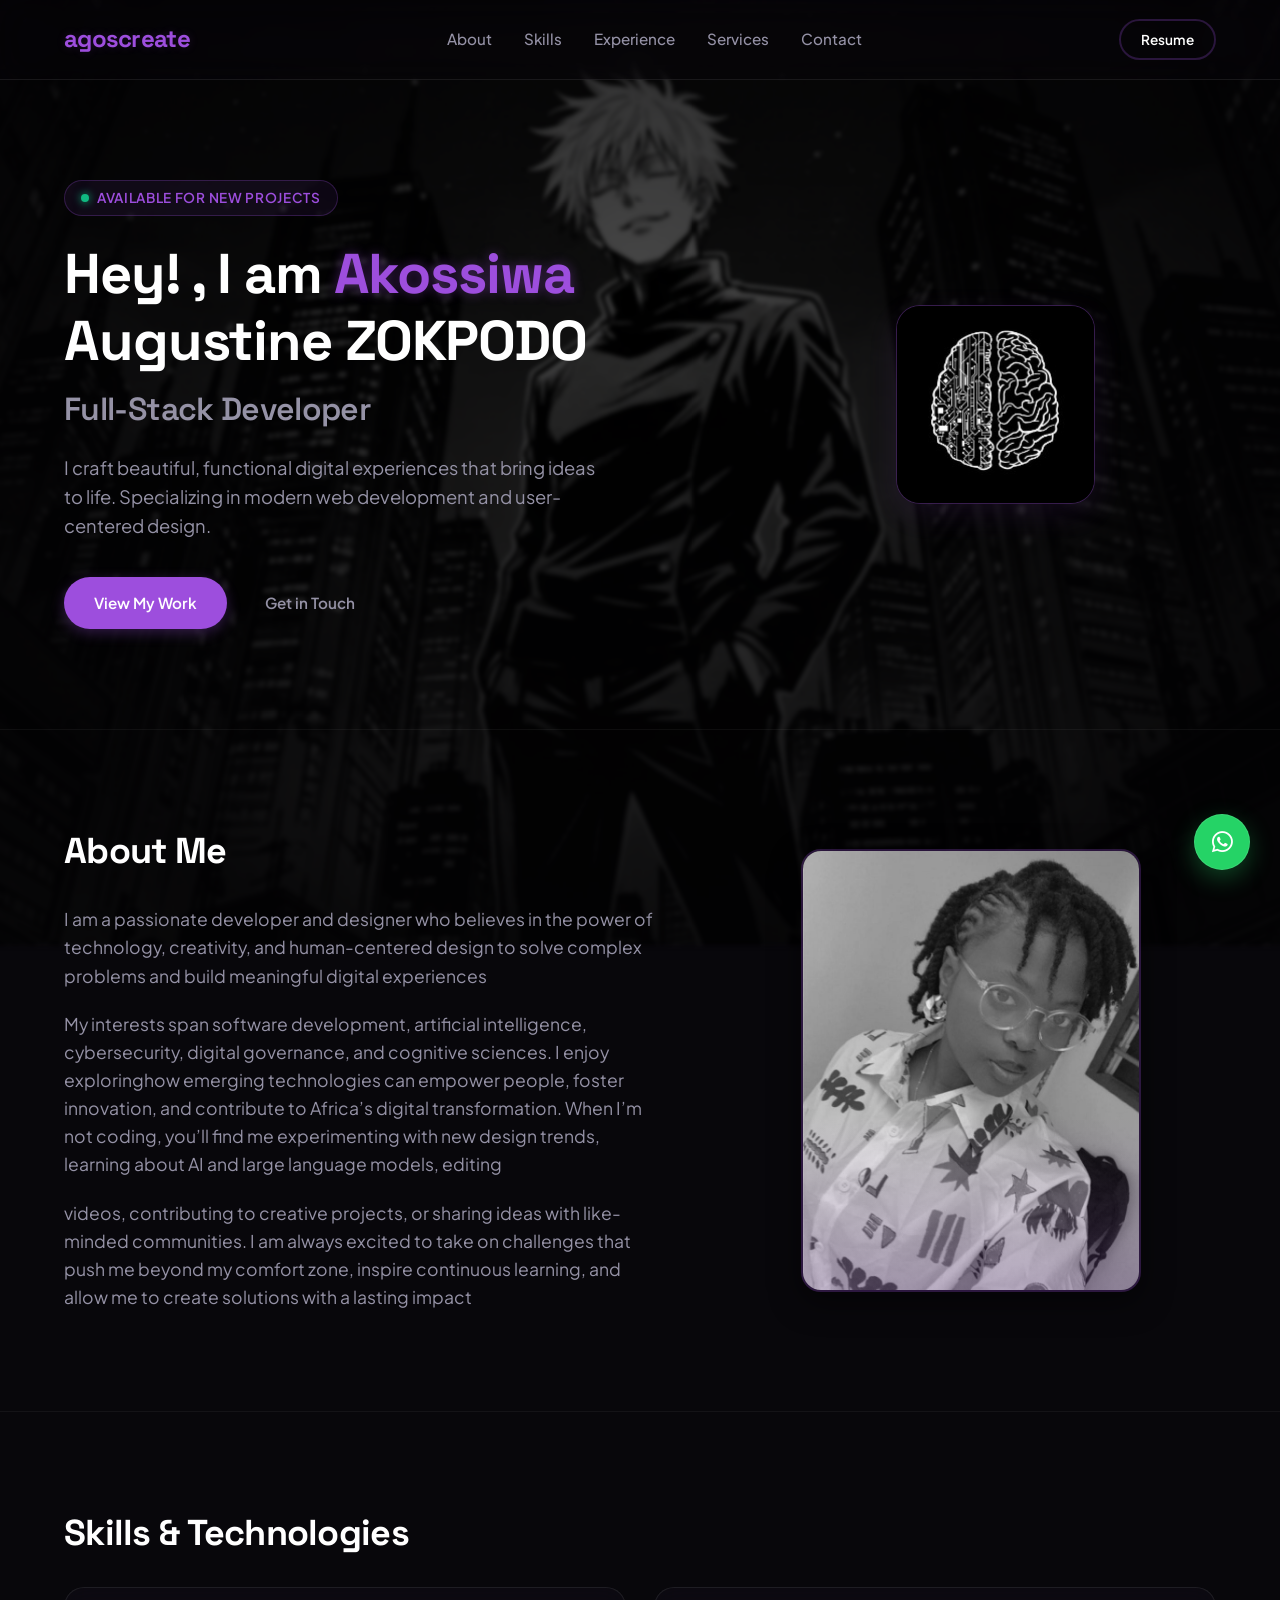
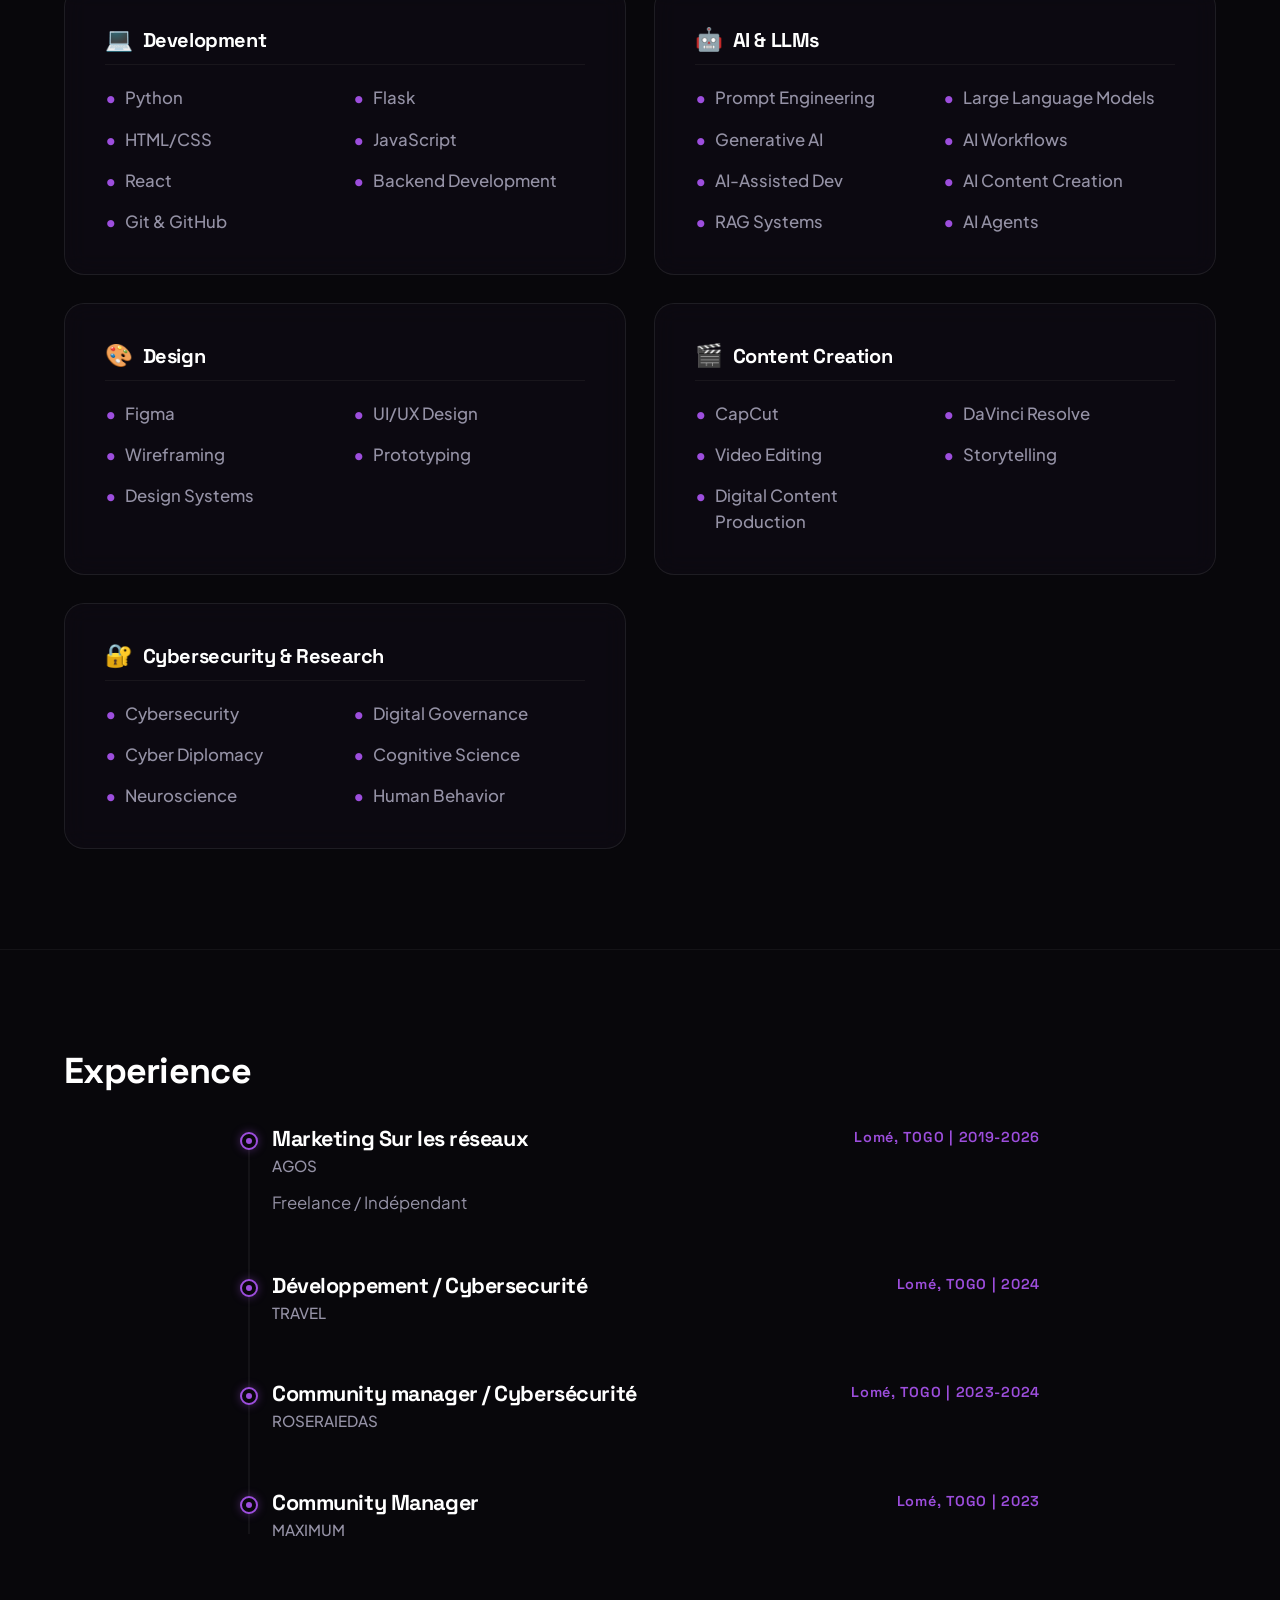
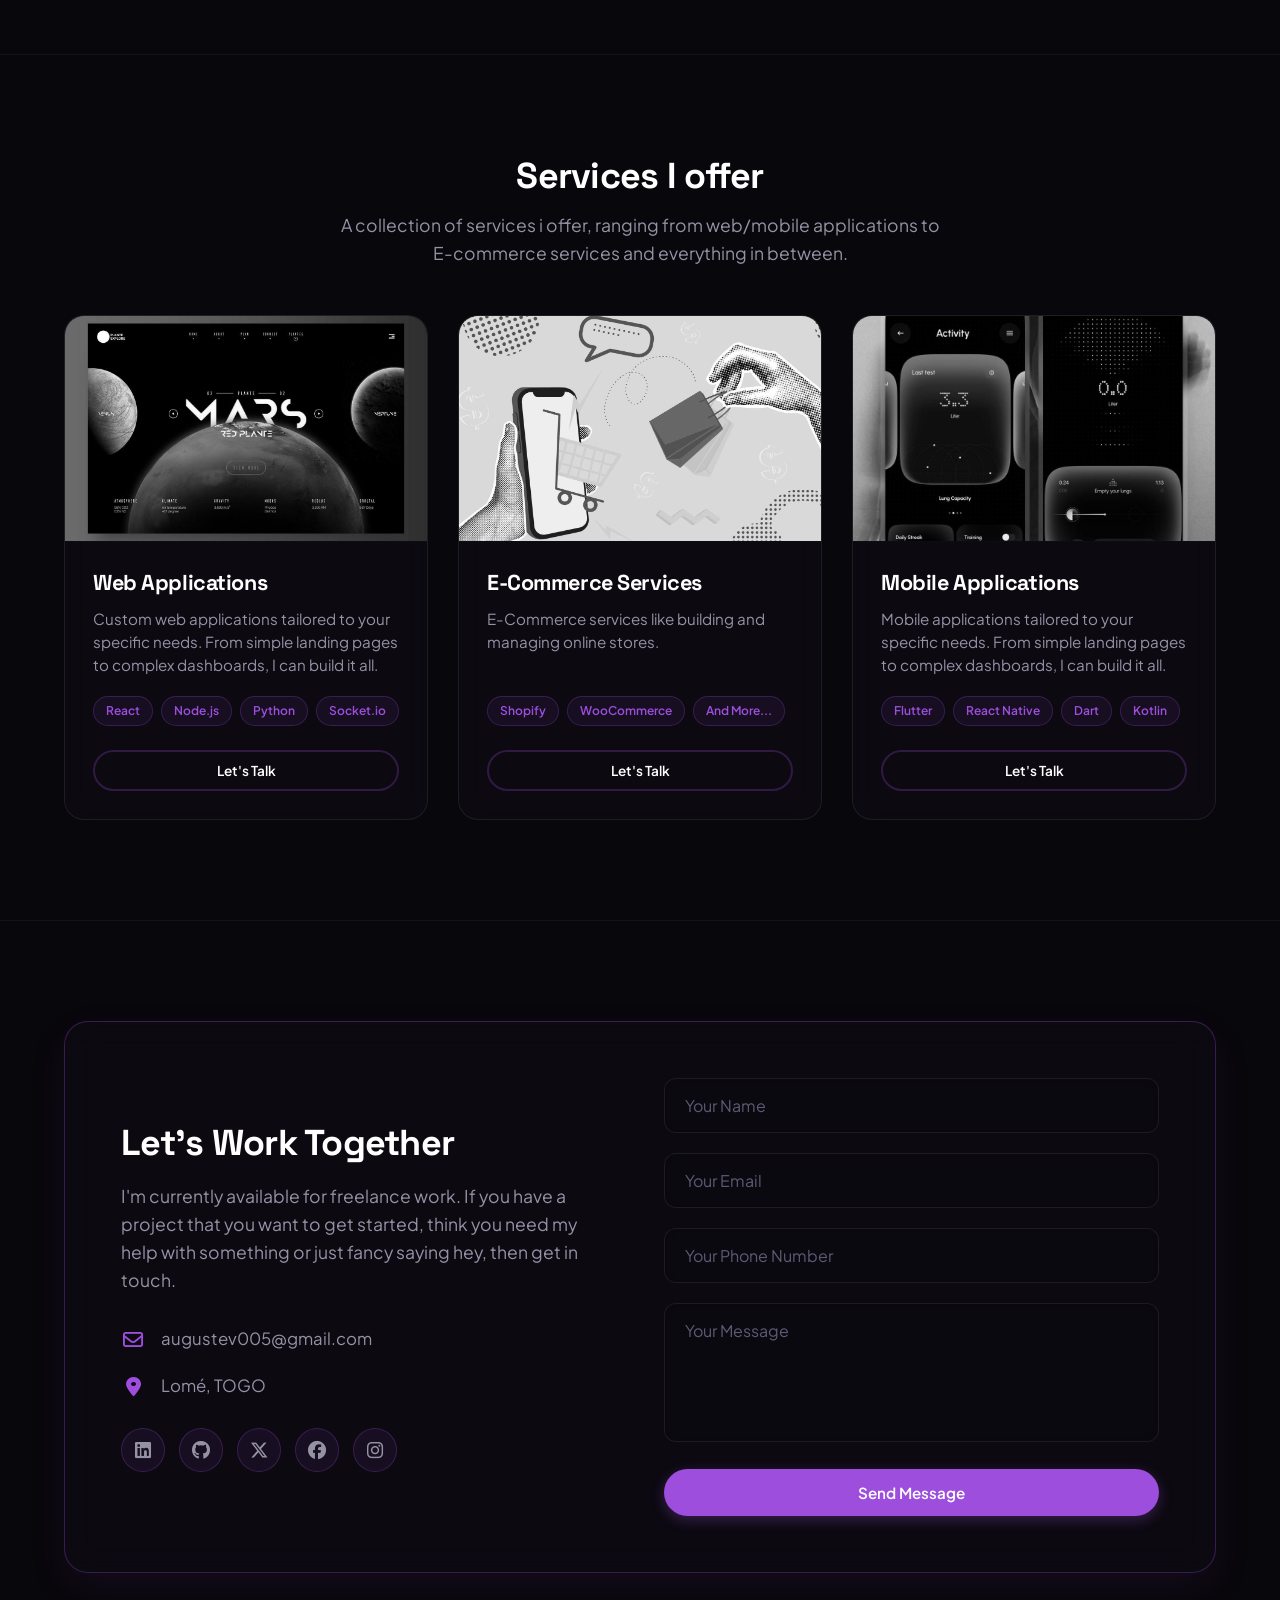
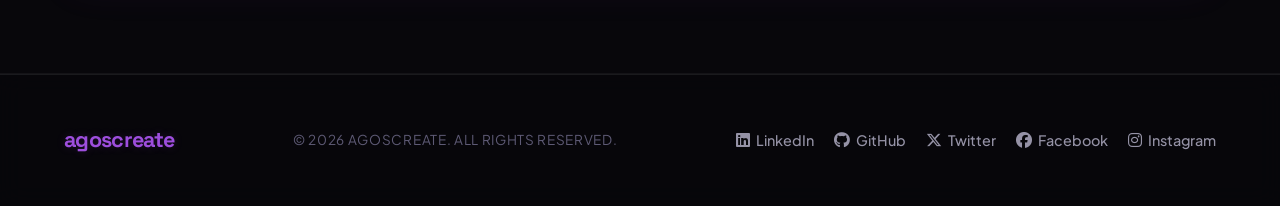
==== index.html @ 151fdc96 "Deploy to GitHub Pages" ====
<!DOCTYPE html>
<html lang="en">

<head>
    <meta charset="UTF-8">
    <meta name="viewport" content="width=device-width, initial-scale=1.0">
    <title>Akosssiwa | Full-Stack Developer & Designer</title>
    <meta name="description"
        content="Portfolio of Riya, a Full-Stack Developer specializing in modern web development and user-centered design.">
    <!-- Google Fonts -->
    <link rel="preconnect" href="https://fonts.googleapis.com">
    <link rel="preconnect" href="https://fonts.gstatic.com" crossorigin>
    <link
        href="https://fonts.googleapis.com/css2?family=Plus+Jakarta+Sans:wght@300;400;500;600;700;800&family=Space+Grotesk:wght@400;500;600;700&display=swap"
        rel="stylesheet">
    <!-- FontAwesome Icons for Contacts -->
    <link rel="stylesheet" href="https://cdnjs.cloudflare.com/ajax/libs/font-awesome/6.4.2/css/all.min.css">
    <!-- Custom Stylesheet -->
    <link rel="stylesheet" href="/static/css/style.css">
    <!-- Favicon -->
    <link rel="icon" type="image/png" href="/static/images/mon_logo_AGOS.png">
</head>

<body>

    <!-- Header / Navigation -->
    <header class="navbar">
        <div class="container nav-container">
            <a href="#" class="logo">agoscreate</a>
            <nav class="nav-menu">
                <a href="#about" class="nav-link">About</a>
                <a href="#skills" class="nav-link">Skills</a>
                <a href="#experience" class="nav-link">Experience</a>
                <a href="#services" class="nav-link">Services</a>
                <a href="#contact" class="nav-link">Contact</a>
            </nav>
            <div class="nav-right">
                <a href="#" class="btn btn-outline btn-sm">Resume</a>
            </div>
            <!-- Mobile Menu Toggle -->
            <button class="mobile-toggle" aria-label="Toggle navigation">
                <span></span>
                <span></span>
                <span></span>
            </button>
        </div>
    </header>

    <!-- Main Content -->
    <main>

        <!-- Hero Section -->
        <section class="hero-section">
            <div class="container hero-container">
                <div class="hero-content">
                    <div class="status-badge">
                        <span class="badge-dot"></span>
                        <span class="badge-text">Available for New Projects</span>
                    </div>
                    <h1 class="hero-title">
                        Hey! , I am <span class="text-glow-purple">Akossiwa</span> Augustine ZOKPODO
                    </h1>
                    <h2 class="hero-subtitle">Full-Stack Developer</h2>
                    <p class="hero-desc">
                        I craft beautiful, functional digital experiences that bring ideas to life. Specializing in
                        modern web development and user-centered design.
                    </p>
                    <div class="hero-actions">
                        <a href="#services" class="btn btn-primary">View My Work</a>
                        <a href="#contact" class="btn btn-text">Get in Touch</a>
                    </div>
                </div>
                <div class="hero-image-wrapper">
                    <div class="mascot-container">
                        <img src="/static/images/brain01.jpg" alt="Mascot Logo"
                            class="mascot-img">
                    </div>
                </div>
            </div>
        </section>

        <!-- About Me Section -->
        <section id="about" class="about-section">
            <div class="container about-container">
                <div class="about-content">
                    <h2 class="section-title">About Me</h2>
                    <div class="about-text">
                        <p>
                            I am a passionate developer and designer who believes in the power of technology,
                            creativity, and human-centered design to
                            solve complex problems and build meaningful digital experiences
                        </p>
                        <p>
                            My interests span software development, artificial intelligence, cybersecurity, digital
                            governance, and cognitive sciences.
                            I enjoy exploringhow emerging technologies can empower people, foster innovation, and
                            contribute to Africa’s digital transformation.
                            When I’m not coding, you’ll find me experimenting with new design trends, learning about AI
                            and large language models, editing
                        </p>
                        <p>
                            videos, contributing to creative projects, or sharing ideas with like-minded communities.
                            I am always excited to take on challenges that
                            push me beyond my comfort zone, inspire continuous learning,
                            and allow me to create solutions with a lasting impact </p>
                    </div>
                </div>
                <div class="about-image-wrapper">
                    <div class="profile-image-container">
                        <img src="/static/images/hero.jpg" alt="Riya Avatar"
                            class="profile-img">
                    </div>
                </div>
            </div>
        </section>

        <!-- Skills Section -->
        <section id="skills" class="skills-section">
            <div class="container">
                <h2 class="section-title">Skills &amp; Technologies</h2>
                <div class="skills-grid">

                    <!-- 💻 Development -->
                    <div class="skills-card">
                        <h3 class="skills-category-title">
                            <span class="skills-icon">💻</span> Development
                        </h3>
                        <ul class="skills-list">
                            <li>Python</li>
                            <li>Flask</li>
                            <li>HTML/CSS</li>
                            <li>JavaScript</li>
                            <li>React</li>
                            <li>Backend Development</li>
                            <li>Git &amp; GitHub</li>
                        </ul>
                    </div>

                    <!-- 🤖 AI & LLMs -->
                    <div class="skills-card">
                        <h3 class="skills-category-title">
                            <span class="skills-icon">🤖</span> AI &amp; LLMs
                        </h3>
                        <ul class="skills-list">
                            <li>Prompt Engineering</li>
                            <li>Large Language Models</li>
                            <li>Generative AI</li>
                            <li>AI Workflows</li>
                            <li>AI-Assisted Dev</li>
                            <li>AI Content Creation</li>
                            <li>RAG Systems</li>
                            <li>AI Agents</li>
                        </ul>
                    </div>

                    <!-- 🎨 Design -->
                    <div class="skills-card">
                        <h3 class="skills-category-title">
                            <span class="skills-icon">🎨</span> Design
                        </h3>
                        <ul class="skills-list">
                            <li>Figma</li>
                            <li>UI/UX Design</li>
                            <li>Wireframing</li>
                            <li>Prototyping</li>
                            <li>Design Systems</li>
                        </ul>
                    </div>

                    <!-- 🎬 Content Creation -->
                    <div class="skills-card">
                        <h3 class="skills-category-title">
                            <span class="skills-icon">🎬</span> Content Creation
                        </h3>
                        <ul class="skills-list">
                            <li>CapCut</li>
                            <li>DaVinci Resolve</li>
                            <li>Video Editing</li>
                            <li>Storytelling</li>
                            <li>Digital Content Production</li>
                        </ul>
                    </div>

                    <!-- 🔐 Cybersecurity & Research -->
                    <div class="skills-card">
                        <h3 class="skills-category-title">
                            <span class="skills-icon">🔐</span> Cybersecurity &amp; Research
                        </h3>
                        <ul class="skills-list">
                            <li>Cybersecurity</li>
                            <li>Digital Governance</li>
                            <li>Cyber Diplomacy</li>
                            <li>Cognitive Science</li>
                            <li>Neuroscience</li>
                            <li>Human Behavior</li>
                        </ul>
                    </div>

                </div>
            </div>
        </section>

        <!-- Experience Section -->
        <section id="experience" class="experience-section">
            <div class="container">
                <h2 class="section-title">Experience</h2>
                <div class="timeline">
                    <!-- Timeline Item 1 -->
                    <div class="timeline-item">
                        <div class="timeline-dot">
                            <div class="dot-inner"></div>
                        </div>
                        <div class="timeline-header">
                            <div class="role-company">
                                <h3 class="role-title">Marketing Sur les réseaux</h3>
                                <span class="company-name">AGOS</span>
                            </div>
                            <span class="timeline-date">Lomé, TOGO | 2019-2026</span>
                        </div>
                        <p class="timeline-desc">
                            Freelance / Indépendant
                        </p>
                    </div>
                    <!-- Timeline Item 2 -->
                    <div class="timeline-item">
                        <div class="timeline-dot">
                            <div class="dot-inner"></div>
                        </div>
                        <div class="timeline-header">
                            <div class="role-company">
                                <h3 class="role-title">Développement / Cybersecurité</h3>
                                <span class="company-name">TRAVEL</span>
                            </div>
                            <span class="timeline-date">Lomé, TOGO | 2024</span>
                        </div>
                    </div>
                    <!-- Timeline Item 3 -->
                    <div class="timeline-item">
                        <div class="timeline-dot">
                            <div class="dot-inner"></div>
                        </div>
                        <div class="timeline-header">
                            <div class="role-company">
                                <h3 class="role-title">Community manager / Cybersécurité</h3>
                                <span class="company-name">ROSERAIEDAS</span>
                            </div>
                            <span class="timeline-date">Lomé, TOGO | 2023-2024</span>
                        </div>
                    </div>
                    <!-- Timeline Item 4 -->
                    <div class="timeline-item">
                        <div class="timeline-dot">
                            <div class="dot-inner"></div>
                        </div>
                        <div class="timeline-header">
                            <div class="role-company">
                                <h3 class="role-title">Community Manager</h3>
                                <span class="company-name">MAXIMUM</span>
                            </div>
                            <span class="timeline-date">Lomé, TOGO | 2023</span>
                        </div>
                    </div>
                </div>
            </div>
        </section>

        <!-- Services Section -->
        <section id="services" class="projects-section">
            <div class="container">
                <div class="projects-intro">
                    <h2 class="section-title center">Services I offer</h2>
                    <p class="section-subtitle">
                        A collection of services i offer, ranging from web/mobile applications to E-commerce 
                        services and everything in between.
                    </p>
                </div>
                <div class="projects-grid">
                    <!-- Project Card 1 -->
                    <div class="project-card">
                        <div class="project-img-wrapper">
                            <img src="/static/images/web.jpg" alt="Chat App Project"
                                class="project-img">
                        </div>
                        <div class="project-info">
                            <h3 class="project-title">Web Applications</h3>
                            <p class="project-desc">
                                Custom web applications tailored to your specific needs. From simple landing pages to complex
                                dashboards, I can build it all.
                            </p>
                            <div class="project-tags">
                                <span class="tag">React</span>
                                <span class="tag">Node.js</span>
                                <span class="tag">Python</span>
                                <span class="tag">Socket.io</span>
                            </div>
                            <a href="#contact" class="btn btn-outline btn-sm btn-full">Let's Talk</a>
                        </div>
                    </div>
                    <!-- Project Card 2 -->
                     <div class="project-card">
                        <div class="project-img-wrapper">
                            <img src="/static/images/ecommerce.jpg" alt="E-Commerce Project"
                                class="project-img">
                        </div>
                        <div class="project-info">
                            <h3 class="project-title">E-Commerce Services</h3>
                            <p class="project-desc">
                                E-Commerce services like building and managing online stores.
                            </p>
                            <div class="project-tags">
                                <span class="tag">Shopify</span>
                                <span class="tag">WooCommerce</span>
                                <span class="tag">And More...</span>
                            </div>
                            <a href="#contact" class="btn btn-outline btn-sm btn-full">Let's Talk</a>
                        </div>
                    </div>
                    <!-- Project Card 3 -->
                    <div class="project-card">
                        <div class="project-img-wrapper">
                            <img src="/static/images/mobile.jpg"
                                alt="Mobile App Project" class="project-img">
                        </div>
                        <div class="project-info">
                            <h3 class="project-title">Mobile Applications</h3>
                            <p class="project-desc">
                                Mobile applications tailored to your specific needs. From simple landing pages to complex
                                dashboards, I can build it all.
                            </p>
                            <div class="project-tags">
                                <span class="tag">Flutter</span>
                                <span class="tag">React Native</span>
                                <span class="tag">Dart</span>
                                <span class="tag">Kotlin</span>
                            </div>
                            <a href="#contact" class="btn btn-outline btn-sm btn-full">Let's Talk</a>
                        </div>
                    </div>
                </div>
            </div>
        </section>

        <!-- Contact Section -->
        <section id="contact" class="contact-section">
            <div class="container">
                <div class="contact-box">
                    <div class="contact-info">
                        <h2 class="contact-title">Let's Work Together</h2>
                        <p class="contact-desc">
                            I'm currently available for freelance work. If you have a project that you want to get
                            started, think you need my help with something or just fancy saying hey, then get in touch.
                        </p>
                        <div class="contact-details">
                            <div class="contact-item">
                                <i class="fa-regular fa-envelope contact-icon"></i>
                                <span class="contact-text">augustev005@gmail.com</span>
                            </div>
                            <div class="contact-item">
                                <i class="fa-solid fa-location-dot contact-icon"></i>
                                <span class="contact-text">Lomé, TOGO</span>
                            </div>
                        </div>
                        <!-- Social Icons -->
                        <div class="contact-socials">
                            <a href="https://www.linkedin.com/in/akossiwa-agossi-augustine-z-b10b22236" class="contact-social-link" target="_blank"
                                rel="noopener noreferrer" aria-label="LinkedIn">
                                <i class="fa-brands fa-linkedin"></i>
                            </a>
                            <a href="https://github.com/augustev005" class="contact-social-link" target="_blank"
                                rel="noopener noreferrer" aria-label="GitHub">
                                <i class="fa-brands fa-github"></i>
                            </a>
                            <a href="https://x.com/augustusevans8?s=11" class="contact-social-link" target="_blank"
                                rel="noopener noreferrer" aria-label="Twitter / X">
                                <i class="fa-brands fa-x-twitter"></i>
                            </a>
                            <a href="https://www.facebook.com/share/18EdXQv75E/?mibextid=wwXIfr" class="contact-social-link" target="_blank"
                                rel="noopener noreferrer" aria-label="Facebook">
                                <i class="fa-brands fa-facebook"></i>
                            </a>
                            <a href="https://www.instagram.com/akossiwa_agos?igsh=MTBjMGNuYnl3ZnpzaQ%3D%3D&amp;utm_source=qr" class="contact-social-link" target="_blank"
                                rel="noopener noreferrer" aria-label="Instagram">
                                <i class="fa-brands fa-instagram"></i>
                            </a>
                        </div>
                    </div>
                    <div class="contact-form-wrapper">
                        <form id="contactForm" action="/send-message" method="POST"
                            class="contact-form">
                            <div class="form-group">
                                <input type="text" id="name" name="name" class="form-control" placeholder="Your Name"
                                    required>
                            </div>
                            <div class="form-group">
                                <input type="email" id="email" name="email" class="form-control"
                                    placeholder="Your Email" required>
                            </div>
                            <div class="form-group">
                                <input type="tel" id="phone" name="phone" class="form-control"
                                    placeholder="Your Phone Number" required>
                            </div>
                            <div class="form-group">
                                <textarea id="message" name="message" class="form-control" placeholder="Your Message"
                                    rows="5" required></textarea>
                            </div>
                            <button type="submit" class="btn btn-primary btn-submit">Send Message</button>
                        </form>
                        <div id="formStatus" class="form-status"></div>
                    </div>
                </div>
            </div>
        </section>

    </main>

    <!-- Footer -->
    <footer class="footer">
        <div class="container footer-container">
            <a href="#" class="logo footer-logo">agoscreate</a>
            <p class="copyright">© 2026 AGOSCREATE. ALL RIGHTS RESERVED.</p>
            <div class="social-links">
                <a href="https://www.linkedin.com/in/akossiwa-agossi-augustine-z-b10b22236" class="social-link" target="_blank" rel="noopener noreferrer"
                    aria-label="LinkedIn">
                    <i class="fa-brands fa-linkedin"></i> LinkedIn
                </a>
                <a href="https://github.com/augustev005" class="social-link" target="_blank" rel="noopener noreferrer"
                    aria-label="GitHub">
                    <i class="fa-brands fa-github"></i> GitHub
                </a>
                <a href="https://x.com/augustusevans8?s=11" class="social-link" target="_blank" rel="noopener noreferrer"
                    aria-label="Twitter / X">
                    <i class="fa-brands fa-x-twitter"></i> Twitter
                </a>
                <a href="https://www.facebook.com/share/18EdXQv75E/?mibextid=wwXIfr" class="social-link" target="_blank" rel="noopener noreferrer"
                    aria-label="Facebook">
                    <i class="fa-brands fa-facebook"></i> Facebook
                </a>
                <a href="https://www.instagram.com/akossiwa_agos?igsh=MTBjMGNuYnl3ZnpzaQ%3D%3D&amp;utm_source=qr" class="social-link" target="_blank" rel="noopener noreferrer"
                    aria-label="Instagram">
                    <i class="fa-brands fa-instagram"></i> Instagram
                </a>
            </div>
        </div>
    </footer>

    <!-- Form Submission AJAX Script -->
    <script>
        document.addEventListener('DOMContentLoaded', () => {
            // Mobile Menu
            const mobileToggle = document.querySelector('.mobile-toggle');
            const navMenu = document.querySelector('.nav-menu');

            mobileToggle.addEventListener('click', () => {
                mobileToggle.classList.toggle('active');
                navMenu.classList.toggle('active');
            });

            // Close mobile menu when link clicked
            const navLinks = document.querySelectorAll('.nav-link');
            navLinks.forEach(link => {
                link.addEventListener('click', () => {
                    mobileToggle.classList.remove('active');
                    navMenu.classList.remove('active');
                });
            });

            // AJAX Form Submit
            const form = document.getElementById('contactForm');
            const statusDiv = document.getElementById('formStatus');

            form.addEventListener('submit', async (e) => {
                e.preventDefault();

                const formData = new FormData(form);
                statusDiv.className = 'form-status';
                statusDiv.textContent = 'Sending message...';
                statusDiv.style.display = 'block';

                try {
                    const response = await fetch(form.action, {
                        method: 'POST',
                        body: formData
                    });

                    const result = await response.json();

                    if (response.ok) {
                        statusDiv.className = 'form-status success';
                        statusDiv.textContent = result.message;
                        form.reset();
                    } else {
                        statusDiv.className = 'form-status error';
                        statusDiv.textContent = result.message || 'Something went wrong. Please try again.';
                    }
                } catch (error) {
                    statusDiv.className = 'form-status error';
                    statusDiv.textContent = 'Network error. Please check your connection and try again.';
                    console.error('Submit error:', error);
                }

                // Hide status after 5 seconds if successful
                if (statusDiv.classList.contains('success')) {
                    setTimeout(() => {
                        statusDiv.style.fadeOut = 'true';
                        setTimeout(() => {
                            statusDiv.style.display = 'none';
                        }, 500);
                    }, 5000);
                }
            });
        });
    </script>
    <!-- Floating Action Buttons -->
    <div class="floating-btn-group">
        <!-- WhatsApp Button -->
        <a href="https://wa.me/22891453651" target="_blank" rel="noopener noreferrer" class="floating-btn whatsapp-btn"
            aria-label="Chat on WhatsApp">
            <i class="fa-brands fa-whatsapp"></i>
            <span class="tooltip">Chat on WhatsApp</span>
        </a>
        <!-- Admin Dashboard Button -->
        <!--
        <a href="/admin/" class="floating-btn admin-btn" aria-label="Admin Dashboard">
            <i class="fa-solid fa-user-shield"></i>
            <span class="tooltip">Admin Panel</span>
        </a>
        -->
    </div>

</body>

</html>
---- static/css/style.css ----
/* Modern Dark-Theme Portfolio Design System */

:root {
    --bg-primary: #08070b;
    --bg-secondary: #120f1a;
    --bg-tertiary: #181524;
    --accent-color: #9d4edd;
    --accent-hover: #b57cff;
    --accent-glow: rgba(157, 78, 221, 0.15);
    --text-primary: #ffffff;
    --text-secondary: #9592a6;
    --text-muted: #5e5a75;
    --border-color: rgba(255, 255, 255, 0.05);
    --purple-border: rgba(157, 78, 221, 0.25);
    --font-sans: 'Plus Jakarta Sans', sans-serif;
    --font-display: 'Space Grotesk', sans-serif;
    --transition-smooth: all 0.3s cubic-bezier(0.4, 0, 0.2, 1);
}

/* Reset & Base Styles */
* {
    margin: 0;
    padding: 0;
    box-sizing: border-box;
}

html {
    scroll-behavior: smooth;
}

body {
    background-color: var(--bg-primary);
    color: var(--text-primary);
    font-family: var(--font-sans);
    line-height: 1.6;
    overflow-x: hidden;
    -webkit-font-smoothing: antialiased;
    position: relative;
    min-height: 100vh;
}

body::before {
    content: '';
    position: fixed;
    top: 0;
    left: 0;
    width: 100%;
    height: 100%;
    z-index: -2;
    background-image: radial-gradient(circle at 50% 35%, rgba(8, 7, 11, 0.05) 0%, rgba(8, 7, 11, 0.55) 40%, rgba(8, 7, 11, 0.92) 75%), url('../images/gojo_city_bg.png');
    background-size: cover;
    background-position: center top;
    background-attachment: fixed;
    background-repeat: no-repeat;
    filter: blur(2px) brightness(0.3);
    transform: scale(1.1); /* Prevent blurred edges from bleeding inward */
}

.container {
    width: 100%;
    max-width: 1200px;
    margin: 0 auto;
    padding: 0 24px;
}

a {
    color: inherit;
    text-decoration: none;
    transition: var(--transition-smooth);
}

img {
    max-width: 100%;
    height: auto;
    display: block;
}

/* Typography */
h1, h2, h3, h4, h5, h6 {
    font-family: var(--font-display);
    font-weight: 700;
    letter-spacing: -0.02em;
    line-height: 1.2;
}

.text-glow-purple {
    color: var(--accent-color);
    text-shadow: 0 0 12px rgba(157, 78, 221, 0.4);
}

/* Buttons */
.btn {
    display: inline-flex;
    align-items: center;
    justify-content: center;
    padding: 12px 28px;
    border-radius: 9999px;
    font-family: var(--font-sans);
    font-weight: 600;
    font-size: 0.95rem;
    cursor: pointer;
    transition: var(--transition-smooth);
    border: 2px solid transparent;
}

.btn-sm {
    padding: 8px 20px;
    font-size: 0.85rem;
}

.btn-primary {
    background-color: var(--accent-color);
    color: var(--text-primary);
    box-shadow: 0 4px 14px rgba(157, 78, 221, 0.3);
}

.btn-primary:hover {
    background-color: var(--accent-hover);
    transform: translateY(-2px);
    box-shadow: 0 6px 20px rgba(157, 78, 221, 0.5);
}

.btn-outline {
    background-color: transparent;
    border-color: var(--purple-border);
    color: var(--text-primary);
}

.btn-outline:hover {
    background-color: var(--accent-color);
    border-color: var(--accent-color);
    box-shadow: 0 0 15px rgba(157, 78, 221, 0.3);
    transform: translateY(-2px);
}

.btn-text {
    background-color: transparent;
    color: var(--text-secondary);
    padding: 12px 20px;
}

.btn-text:hover {
    color: var(--text-primary);
    transform: translateX(3px);
}

.btn-full {
    width: 100%;
    text-align: center;
}

/* Navigation Bar */
.navbar {
    height: 80px;
    display: flex;
    align-items: center;
    position: fixed;
    top: 0;
    left: 0;
    width: 100%;
    z-index: 1000;
    border-bottom: 1px solid rgba(255, 255, 255, 0.08);
    background-color: rgba(8, 7, 11, 0.4);
    backdrop-filter: blur(16px);
    -webkit-backdrop-filter: blur(16px);
}

.nav-container {
    display: flex;
    align-items: center;
    justify-content: space-between;
}

.logo {
    font-family: var(--font-display);
    font-size: 1.5rem;
    font-weight: 700;
    color: var(--accent-color);
    letter-spacing: -0.03em;
    text-shadow: 0 0 10px rgba(157, 78, 221, 0.2);
}

.nav-menu {
    display: flex;
    align-items: center;
    gap: 32px;
}

.nav-link {
    font-size: 0.95rem;
    font-weight: 500;
    color: var(--text-secondary);
}

.nav-link:hover {
    color: var(--text-primary);
}

.mobile-toggle {
    display: none;
    flex-direction: column;
    gap: 6px;
    background: none;
    border: none;
    cursor: pointer;
    z-index: 1001;
}

.mobile-toggle span {
    display: block;
    width: 24px;
    height: 2px;
    background-color: var(--text-primary);
    transition: var(--transition-smooth);
}

/* Sections Common */
section {
    padding: 100px 0;
    border-bottom: 1px solid var(--border-color);
}

.section-title {
    font-size: 2.25rem;
    font-weight: 700;
    margin-bottom: 32px;
    position: relative;
    display: inline-block;
}

.section-title.center {
    text-align: center;
    display: block;
    margin-bottom: 12px;
}

.section-subtitle {
    text-align: center;
    color: var(--text-secondary);
    max-width: 600px;
    margin: 0 auto 48px auto;
    font-size: 1.1rem;
}

/* Hero Section */
.hero-section {
    padding-top: 180px;
    padding-bottom: 100px;
}

.hero-container {
    display: grid;
    grid-template-columns: 1.2fr 0.8fr;
    gap: 48px;
    align-items: center;
}

.status-badge {
    display: inline-flex;
    align-items: center;
    gap: 8px;
    padding: 6px 16px;
    border-radius: 9999px;
    background-color: rgba(157, 78, 221, 0.08);
    border: 1px solid var(--purple-border);
    margin-bottom: 24px;
}

.badge-dot {
    width: 8px;
    height: 8px;
    background-color: #10b981;
    border-radius: 50%;
    box-shadow: 0 0 8px #10b981;
    animation: pulse 2s infinite;
}

.badge-text {
    font-size: 0.85rem;
    font-weight: 600;
    color: var(--accent-color);
    letter-spacing: 0.05em;
    text-transform: uppercase;
}

.hero-title {
    font-size: 3.5rem;
    font-weight: 800;
    margin-bottom: 16px;
}

.hero-subtitle {
    font-size: 2rem;
    font-weight: 600;
    color: var(--text-secondary);
    margin-bottom: 24px;
}

.hero-desc {
    font-size: 1.15rem;
    color: var(--text-secondary);
    max-width: 540px;
    margin-bottom: 36px;
}

.hero-actions {
    display: flex;
    align-items: center;
    gap: 16px;
}

.hero-image-wrapper {
    display: flex;
    justify-content: center;
    align-items: center;
}

.mascot-container {
    background: rgba(18, 15, 26, 0.45);
    backdrop-filter: blur(16px);
    -webkit-backdrop-filter: blur(16px);
    border: 1px solid rgba(157, 78, 221, 0.3);
    border-radius: 24px;
    padding: 0;
    overflow: hidden;
    box-shadow: 0 10px 30px rgba(157, 78, 221, 0.1);
    transition: var(--transition-smooth);
    max-width: 320px;
    aspect-ratio: 1;
    display: flex;
    align-items: center;
    justify-content: center;
}

.mascot-container:hover {
    transform: translateY(-5px);
    border-color: var(--accent-color);
    box-shadow: 0 15px 35px rgba(157, 78, 221, 0.2);
}

.mascot-img {
    width: 100%;
    height: 100%;
    object-fit: cover;
    object-position: center;
}

/* About Me Section */
.about-container {
    display: grid;
    grid-template-columns: 1.1fr 0.9fr;
    gap: 64px;
    align-items: center;
}

.about-text p {
    color: var(--text-secondary);
    font-size: 1.1rem;
    margin-bottom: 20px;
}

.about-text p:last-child {
    margin-bottom: 0;
}

.about-image-wrapper {
    display: flex;
    justify-content: center;
}

.profile-image-container {
    position: relative;
    border-radius: 20px;
    overflow: hidden;
    border: 2px solid var(--purple-border);
    box-shadow: 0 10px 30px rgba(0, 0, 0, 0.5);
    transition: var(--transition-smooth);
    max-width: 340px;
}

.profile-image-container::after {
    content: '';
    position: absolute;
    top: 0;
    left: 0;
    width: 100%;
    height: 100%;
    background: linear-gradient(180deg, rgba(157, 78, 221, 0) 60%, rgba(157, 78, 221, 0.15) 100%);
    pointer-events: none;
}

.profile-image-container:hover {
    border-color: var(--accent-color);
    box-shadow: 0 15px 40px rgba(157, 78, 221, 0.25);
    transform: scale(1.02);
}

.profile-img {
    filter: grayscale(100%);
    transition: var(--transition-smooth);
}

.profile-image-container:hover .profile-img {
    filter: grayscale(80%) contrast(1.1);
}

/* Skills Section */
.skills-grid {
    display: grid;
    grid-template-columns: repeat(2, 1fr);
    gap: 28px;
}


.skills-card {
    background: rgba(18, 15, 26, 0.45);
    backdrop-filter: blur(12px);
    -webkit-backdrop-filter: blur(12px);
    border: 1px solid rgba(255, 255, 255, 0.08);
    border-radius: 20px;
    padding: 40px;
    transition: var(--transition-smooth);
}

.skills-card:hover {
    border-color: var(--purple-border);
    transform: translateY(-4px);
    box-shadow: 0 10px 25px rgba(157, 78, 221, 0.05);
}

.skills-category-title {
    font-size: 1.25rem;
    color: var(--text-primary);
    margin-bottom: 20px;
    font-family: var(--font-display);
    border-bottom: 1px solid var(--border-color);
    padding-bottom: 12px;
    display: flex;
    align-items: center;
    gap: 10px;
}

.skills-icon {
    font-size: 1.4rem;
    line-height: 1;
}

.skills-list {
    list-style: none;
    display: grid;
    grid-template-columns: 1fr 1fr;
    gap: 16px;
}

.skills-list li {
    color: var(--text-secondary);
    font-weight: 500;
    font-size: 1.05rem;
    display: flex;
    align-items: flex-start;
    gap: 8px;
    transition: var(--transition-smooth);
    line-height: 1.5;
}

.skills-list li::before {
    content: "•";
    color: var(--accent-color);
    font-size: 1.25rem;
    line-height: 1;
    margin-top: 2px;
}

.skills-list li:hover {
    color: var(--text-primary);
    transform: translateX(4px);
}

/* Experience Section */
.timeline {
    position: relative;
    max-width: 800px;
    margin: 0 auto;
    padding-left: 32px;
}

.timeline::before {
    content: '';
    position: absolute;
    left: 8px;
    top: 8px;
    bottom: 8px;
    width: 2px;
    background-color: var(--border-color);
}

.timeline-item {
    position: relative;
    margin-bottom: 56px;
}

.timeline-item:last-child {
    margin-bottom: 0;
}

.timeline-dot {
    position: absolute;
    left: -32px;
    top: 6px;
    width: 18px;
    height: 18px;
    border-radius: 50%;
    background-color: var(--bg-primary);
    border: 2px solid var(--accent-color);
    display: flex;
    align-items: center;
    justify-content: center;
    box-shadow: 0 0 10px rgba(157, 78, 221, 0.4);
}

.dot-inner {
    width: 6px;
    height: 6px;
    background-color: var(--accent-color);
    border-radius: 50%;
}

.timeline-header {
    display: flex;
    justify-content: space-between;
    align-items: flex-start;
    margin-bottom: 12px;
    flex-wrap: wrap;
    gap: 8px;
}

.role-title {
    font-size: 1.35rem;
    font-weight: 700;
    color: var(--text-primary);
}

.company-name {
    font-size: 0.95rem;
    color: var(--text-secondary);
    font-weight: 500;
    margin-top: 2px;
    display: inline-block;
}

.timeline-date {
    font-family: var(--font-display);
    font-size: 0.9rem;
    font-weight: 600;
    color: var(--accent-color);
    letter-spacing: 0.05em;
}

.timeline-desc {
    color: var(--text-secondary);
    font-size: 1.05rem;
    line-height: 1.6;
}

/* Projects Section */
.projects-grid {
    display: grid;
    grid-template-columns: repeat(3, 1fr);
    gap: 30px;
}

.project-card {
    background: rgba(18, 15, 26, 0.45);
    backdrop-filter: blur(12px);
    -webkit-backdrop-filter: blur(12px);
    border: 1px solid rgba(255, 255, 255, 0.08);
    border-radius: 20px;
    overflow: hidden;
    display: flex;
    flex-direction: column;
    height: 100%;
    transition: var(--transition-smooth);
}

.project-card:hover {
    border-color: var(--purple-border);
    transform: translateY(-6px);
    box-shadow: 0 15px 35px rgba(157, 78, 221, 0.1);
}

.project-img-wrapper {
    width: 100%;
    aspect-ratio: 1.6;
    overflow: hidden;
    background-color: #000;
    border-bottom: 1px solid var(--border-color);
}

.project-img {
    width: 100%;
    height: 100%;
    object-fit: cover;
    filter: grayscale(100%);
    transition: var(--transition-smooth);
}

.project-card:hover .project-img {
    filter: grayscale(50%) contrast(1.1);
    transform: scale(1.05);
}

.project-info {
    padding: 28px;
    display: flex;
    flex-direction: column;
    flex-grow: 1;
}

.project-title {
    font-size: 1.35rem;
    font-weight: 700;
    margin-bottom: 12px;
}

.project-desc {
    color: var(--text-secondary);
    font-size: 0.95rem;
    margin-bottom: 20px;
    line-height: 1.5;
    flex-grow: 1;
}

.project-tags {
    display: flex;
    flex-wrap: wrap;
    gap: 8px;
    margin-bottom: 24px;
}

.tag {
    font-size: 0.75rem;
    font-weight: 600;
    color: var(--accent-color);
    background-color: rgba(157, 78, 221, 0.08);
    border: 1px solid var(--purple-border);
    padding: 4px 12px;
    border-radius: 9999px;
}

/* Contact Section */
.contact-box {
    background: rgba(18, 15, 26, 0.45);
    backdrop-filter: blur(16px);
    -webkit-backdrop-filter: blur(16px);
    border: 1px solid rgba(157, 78, 221, 0.3);
    border-radius: 24px;
    padding: 56px;
    display: grid;
    grid-template-columns: 1fr 1fr;
    gap: 48px;
    align-items: center;
    box-shadow: 0 15px 40px rgba(157, 78, 221, 0.08);
}

.contact-title {
    font-size: 2.25rem;
    margin-bottom: 16px;
}

.contact-desc {
    color: var(--text-secondary);
    font-size: 1.1rem;
    margin-bottom: 32px;
}

.contact-details {
    display: flex;
    flex-direction: column;
    gap: 20px;
}

.contact-item {
    display: flex;
    align-items: center;
    gap: 16px;
}

.contact-icon {
    font-size: 1.25rem;
    color: var(--accent-color);
    width: 24px;
    text-align: center;
}

.contact-text {
    font-size: 1.05rem;
    color: var(--text-secondary);
}

.contact-form {
    display: flex;
    flex-direction: column;
    gap: 20px;
}

.form-group {
    position: relative;
}

.form-control {
    width: 100%;
    background-color: rgba(8, 7, 11, 0.3);
    backdrop-filter: blur(8px);
    -webkit-backdrop-filter: blur(8px);
    border: 1px solid rgba(255, 255, 255, 0.08);
    border-radius: 12px;
    padding: 16px 20px;
    color: var(--text-primary);
    font-family: var(--font-sans);
    font-size: 1rem;
    transition: var(--transition-smooth);
}

.form-control:focus {
    outline: none;
    border-color: var(--accent-color);
    box-shadow: 0 0 10px rgba(157, 78, 221, 0.15);
}

.form-control::placeholder {
    color: var(--text-muted);
}

textarea.form-control {
    resize: none;
}

.form-status {
    display: none;
    margin-top: 16px;
    padding: 12px 16px;
    border-radius: 10px;
    font-size: 0.95rem;
    font-weight: 500;
}

.form-status.success {
    background-color: rgba(16, 185, 129, 0.1);
    border: 1px solid rgba(16, 185, 129, 0.2);
    color: #10b981;
}

.form-status.error {
    background-color: rgba(239, 68, 68, 0.1);
    border: 1px solid rgba(239, 68, 68, 0.2);
    color: #ef4444;
}

/* Footer */
.footer {
    padding: 48px 0;
    background-color: rgba(8, 7, 11, 0.6);
    backdrop-filter: blur(12px);
    -webkit-backdrop-filter: blur(12px);
    border-top: 1px solid rgba(255, 255, 255, 0.08);
}

.footer-container {
    display: flex;
    justify-content: space-between;
    align-items: center;
    flex-wrap: wrap;
    gap: 24px;
}

.footer-logo {
    font-size: 1.35rem;
}

.copyright {
    color: var(--text-muted);
    font-size: 0.85rem;
    letter-spacing: 0.05em;
}

.social-links {
    display: flex;
    gap: 20px;
    align-items: center;
}

.social-link {
    font-size: 0.9rem;
    color: var(--text-secondary);
    font-weight: 500;
    display: flex;
    align-items: center;
    gap: 6px;
    transition: var(--transition-smooth);
    text-decoration: none;
}

.social-link i {
    font-size: 1rem;
}

.social-link:hover {
    color: var(--accent-color);
    transform: translateY(-2px);
}

/* Contact section social icons */
.contact-socials {
    display: flex;
    gap: 14px;
    margin-top: 28px;
}

.contact-social-link {
    width: 44px;
    height: 44px;
    border-radius: 50%;
    border: 1px solid var(--purple-border);
    background: rgba(157, 78, 221, 0.08);
    display: flex;
    align-items: center;
    justify-content: center;
    color: var(--text-secondary);
    font-size: 1.15rem;
    text-decoration: none;
    transition: var(--transition-smooth);
}

.contact-social-link:hover {
    background: rgba(157, 78, 221, 0.2);
    border-color: var(--accent-color);
    color: var(--accent-color);
    transform: translateY(-3px);
    box-shadow: 0 6px 20px rgba(157, 78, 221, 0.25);
}

/* Keyframe Animations */
@keyframes pulse {
    0% {
        transform: scale(0.95);
        box-shadow: 0 0 0 0 rgba(16, 185, 129, 0.7);
    }
    70% {
        transform: scale(1);
        box-shadow: 0 0 0 6px rgba(16, 185, 129, 0);
    }
    100% {
        transform: scale(0.95);
        box-shadow: 0 0 0 0 rgba(16, 185, 129, 0);
    }
}

/* Responsive Design */
@media (max-width: 1024px) {
    .projects-grid {
        grid-template-columns: repeat(2, 1fr);
    }
}

@media (max-width: 768px) {
    section {
        padding: 60px 0;
    }

    .hero-section {
        padding-top: 120px;
        padding-bottom: 60px;
    }

    .hero-container {
        grid-template-columns: 1fr;
        gap: 32px;
        text-align: center;
    }

    .hero-desc {
        margin: 0 auto 32px auto;
    }

    .hero-actions {
        justify-content: center;
    }

    .about-container {
        grid-template-columns: 1fr;
        gap: 40px;
    }

    .about-image-wrapper {
        order: -1;
    }

    .skills-grid {
        grid-template-columns: 1fr;
    }

    .skills-card:nth-child(1),
    .skills-card:nth-child(2),
    .skills-card:nth-child(3),
    .skills-card:nth-child(4),
    .skills-card:nth-child(5) {
        grid-column: span 1;
    }

    .projects-grid {
        grid-template-columns: 1fr;
        max-width: 450px;
        margin: 0 auto;
    }

    .contact-box {
        grid-template-columns: 1fr;
        padding: 32px;
        gap: 32px;
    }

    .footer-container {
        flex-direction: column;
        text-align: center;
    }

    /* Mobile Nav */
    .mobile-toggle {
        display: flex;
    }

    .nav-menu {
        position: fixed;
        top: 80px;
        left: -100%;
        width: 100%;
        height: calc(100vh - 80px);
        background-color: rgba(8, 7, 11, 0.95);
        backdrop-filter: blur(16px);
        -webkit-backdrop-filter: blur(16px);
        flex-direction: column;
        padding: 40px 24px;
        align-items: flex-start;
        gap: 24px;
        transition: var(--transition-smooth);
        border-top: 1px solid var(--border-color);
        z-index: 999;
    }

    .nav-menu.active {
        left: 0;
    }

    .mobile-toggle.active span:nth-child(1) {
        transform: translateY(8px) rotate(45deg);
    }

    .mobile-toggle.active span:nth-child(2) {
        opacity: 0;
    }

    .mobile-toggle.active span:nth-child(3) {
        transform: translateY(-8px) rotate(-45deg);
    }
}

/* Floating Action Buttons */
.floating-btn-group {
    position: fixed;
    bottom: 30px;
    right: 30px;
    display: flex;
    flex-direction: column;
    gap: 12px;
    z-index: 2000;
}

.floating-btn {
    width: 56px;
    height: 56px;
    border-radius: 50%;
    display: flex;
    align-items: center;
    justify-content: center;
    color: #ffffff;
    font-size: 1.5rem;
    box-shadow: 0 8px 24px rgba(0, 0, 0, 0.4);
    transition: var(--transition-smooth);
    position: relative;
    cursor: pointer;
    border: 1px solid rgba(255, 255, 255, 0.1);
    text-decoration: none;
}

.whatsapp-btn {
    background-color: #25d366;
    box-shadow: 0 8px 24px rgba(37, 211, 102, 0.3);
}

.whatsapp-btn:hover {
    background-color: #20ba5a;
    transform: scale(1.1) translateY(-3px);
    box-shadow: 0 12px 30px rgba(37, 211, 102, 0.5);
}

.admin-btn {
    background-color: var(--accent-color);
    box-shadow: 0 8px 24px rgba(157, 78, 221, 0.3);
}

.admin-btn:hover {
    background-color: var(--accent-hover);
    transform: scale(1.1) translateY(-3px);
    box-shadow: 0 12px 30px rgba(157, 78, 221, 0.5);
}

/* Tooltips */
.floating-btn .tooltip {
    position: absolute;
    right: 70px;
    background-color: var(--bg-tertiary);
    color: var(--text-primary);
    padding: 8px 14px;
    border-radius: 8px;
    font-size: 0.85rem;
    font-weight: 600;
    white-space: nowrap;
    opacity: 0;
    visibility: hidden;
    transition: var(--transition-smooth);
    border: 1px solid var(--purple-border);
    box-shadow: 0 4px 15px rgba(0, 0, 0, 0.3);
}

.floating-btn:hover .tooltip {
    opacity: 1;
    visibility: visible;
    transform: translateX(-5px);
}

/* Admin Styles */
.admin-login-body {
    background-color: var(--bg-primary);
    min-height: 100vh;
    display: flex;
    align-items: center;
    justify-content: center;
    padding: 24px;
}

.login-wrapper {
    width: 100%;
    max-width: 420px;
    display: flex;
    flex-direction: column;
    gap: 20px;
}

.back-home {
    color: var(--text-secondary);
    font-size: 0.95rem;
    font-weight: 500;
    align-self: flex-start;
    display: flex;
    align-items: center;
    gap: 8px;
    transition: var(--transition-smooth);
}

.back-home:hover {
    color: var(--text-primary);
    transform: translateX(-3px);
}

.login-card {
    background: rgba(18, 15, 26, 0.45);
    backdrop-filter: blur(20px);
    -webkit-backdrop-filter: blur(20px);
    border: 1px solid rgba(157, 78, 221, 0.25);
    border-radius: 24px;
    padding: 40px;
    box-shadow: 0 15px 40px rgba(0, 0, 0, 0.4);
}

.login-header {
    text-align: center;
    margin-bottom: 32px;
}

.lock-icon-wrapper {
    width: 64px;
    height: 64px;
    border-radius: 50%;
    background-color: rgba(157, 78, 221, 0.1);
    border: 1px solid var(--purple-border);
    display: flex;
    align-items: center;
    justify-content: center;
    color: var(--accent-color);
    font-size: 1.75rem;
    margin: 0 auto 16px auto;
    box-shadow: 0 0 15px rgba(157, 78, 221, 0.2);
}

.login-header h2 {
    font-size: 1.75rem;
    margin-bottom: 8px;
    color: var(--text-primary);
}

.login-header p {
    color: var(--text-secondary);
    font-size: 0.95rem;
}

.login-form {
    display: flex;
    flex-direction: column;
    gap: 20px;
}

.input-icon-wrapper {
    position: relative;
}

.input-icon-inner {
    position: absolute;
    left: 18px;
    top: 50%;
    transform: translateY(-50%);
    color: var(--text-muted);
    font-size: 1.1rem;
}

.form-control.padded-icon {
    padding-left: 50px;
}

.login-error-msg {
    background-color: rgba(239, 68, 68, 0.1);
    border: 1px solid rgba(239, 68, 68, 0.2);
    color: #ef4444;
    padding: 12px 16px;
    border-radius: 12px;
    font-size: 0.9rem;
    font-weight: 500;
    display: flex;
    align-items: center;
    gap: 8px;
}

/* Dashboard styles */
.admin-dashboard-body {
    background-color: var(--bg-primary);
    min-height: 100vh;
    padding-top: 100px; /* space for fixed header */
    padding-bottom: 60px;
}

.dashboard-header {
    height: 80px;
    display: flex;
    align-items: center;
    position: fixed;
    top: 0;
    left: 0;
    width: 100%;
    z-index: 1000;
    border-bottom: 1px solid rgba(255, 255, 255, 0.08);
    background-color: rgba(8, 7, 11, 0.6);
    backdrop-filter: blur(16px);
    -webkit-backdrop-filter: blur(16px);
}

.dashboard-header-container {
    display: flex;
    align-items: center;
    justify-content: space-between;
}

.dashboard-brand {
    display: flex;
    align-items: center;
    gap: 12px;
}

.dashboard-brand .badge {
    background-color: rgba(157, 78, 221, 0.1);
    border: 1px solid var(--purple-border);
    color: var(--accent-color);
    padding: 4px 12px;
    border-radius: 9999px;
    font-size: 0.8rem;
    font-weight: 600;
    text-transform: uppercase;
    letter-spacing: 0.05em;
}

.dashboard-main {
    padding: 40px 0;
}

.dashboard-overview {
    display: flex;
    justify-content: space-between;
    align-items: center;
    margin-bottom: 40px;
    flex-wrap: wrap;
    gap: 24px;
    border-bottom: 1px solid var(--border-color);
    padding-bottom: 24px;
}

.overview-title-section h1 {
    font-size: 2.25rem;
    margin-bottom: 8px;
}

.overview-title-section p {
    color: var(--text-secondary);
    font-size: 1.05rem;
}

.stat-card {
    background: rgba(18, 15, 26, 0.45);
    backdrop-filter: blur(12px);
    -webkit-backdrop-filter: blur(12px);
    border: 1px solid rgba(157, 78, 221, 0.2);
    padding: 20px 32px;
    border-radius: 16px;
    display: flex;
    flex-direction: column;
    gap: 4px;
    min-width: 180px;
    box-shadow: 0 8px 24px rgba(0, 0, 0, 0.2);
}

.stat-label {
    color: var(--text-secondary);
    font-size: 0.9rem;
    font-weight: 500;
}

.stat-value {
    font-size: 2.25rem;
    font-weight: 700;
    color: var(--accent-color);
    font-family: var(--font-display);
}

.messages-grid-layout {
    display: grid;
    grid-template-columns: 1fr;
    gap: 24px;
}

.msg-card {
    background: rgba(18, 15, 26, 0.35);
    backdrop-filter: blur(12px);
    -webkit-backdrop-filter: blur(12px);
    border: 1px solid rgba(255, 255, 255, 0.06);
    border-radius: 20px;
    padding: 32px;
    transition: var(--transition-smooth);
    box-shadow: 0 8px 24px rgba(0, 0, 0, 0.15);
}

.msg-card:hover {
    border-color: rgba(157, 78, 221, 0.2);
    box-shadow: 0 12px 30px rgba(157, 78, 221, 0.05);
}

.msg-card-header {
    display: flex;
    justify-content: space-between;
    align-items: flex-start;
    border-bottom: 1px solid var(--border-color);
    padding-bottom: 16px;
    margin-bottom: 20px;
}

.sender-info h3 {
    font-size: 1.35rem;
    margin-bottom: 4px;
    color: var(--text-primary);
}

.msg-date {
    font-size: 0.85rem;
    color: var(--text-muted);
    display: flex;
    align-items: center;
    gap: 6px;
}

.btn-delete-msg {
    background: none;
    border: none;
    color: var(--text-muted);
    font-size: 1.25rem;
    cursor: pointer;
    padding: 6px;
    border-radius: 8px;
    transition: var(--transition-smooth);
}

.btn-delete-msg:hover {
    color: #ef4444;
    background-color: rgba(239, 68, 68, 0.08);
}

.msg-card-body {
    display: flex;
    flex-direction: column;
    gap: 20px;
    margin-bottom: 24px;
}

.contact-methods {
    display: flex;
    gap: 24px;
    flex-wrap: wrap;
}

.contact-method-item {
    display: flex;
    align-items: center;
    gap: 10px;
    color: var(--text-secondary);
    font-size: 0.95rem;
}

.contact-method-item i {
    color: var(--accent-color);
}

.contact-method-item a {
    color: var(--text-secondary);
    transition: var(--transition-smooth);
}

.contact-method-item a:hover {
    color: var(--text-primary);
    text-decoration: underline;
}

.msg-content-box {
    background-color: rgba(8, 7, 11, 0.2);
    border: 1px solid rgba(255, 255, 255, 0.03);
    padding: 16px 20px;
    border-radius: 12px;
}

.msg-content-box h4 {
    font-size: 0.85rem;
    color: var(--text-muted);
    text-transform: uppercase;
    letter-spacing: 0.05em;
    margin-bottom: 8px;
}

.msg-content-box p {
    color: var(--text-primary);
    font-size: 1.05rem;
    line-height: 1.5;
    word-break: break-word;
}

.msg-card-footer {
    display: flex;
    gap: 12px;
    justify-content: flex-end;
}

.empty-state {
    text-align: center;
    padding: 80px 24px;
    background: rgba(18, 15, 26, 0.25);
    border: 1px dashed rgba(255, 255, 255, 0.08);
    border-radius: 24px;
    max-width: 600px;
    margin: 40px auto 0 auto;
}

.empty-icon-wrapper {
    font-size: 3rem;
    color: var(--text-muted);
    margin-bottom: 20px;
}

.empty-state h3 {
    font-size: 1.5rem;
    margin-bottom: 8px;
}

.empty-state p {
    color: var(--text-secondary);
    margin-bottom: 24px;
    font-size: 0.95rem;
}

@media (max-width: 768px) {
    .dashboard-overview {
        flex-direction: column;
        align-items: flex-start;
    }
    
    .stat-card {
        width: 100%;
    }
    
    .contact-methods {
        flex-direction: column;
        gap: 12px;
    }
    
    .msg-card-footer {
        flex-direction: column;
    }
    
    .msg-card-footer .btn {
        width: 100%;
    }
}
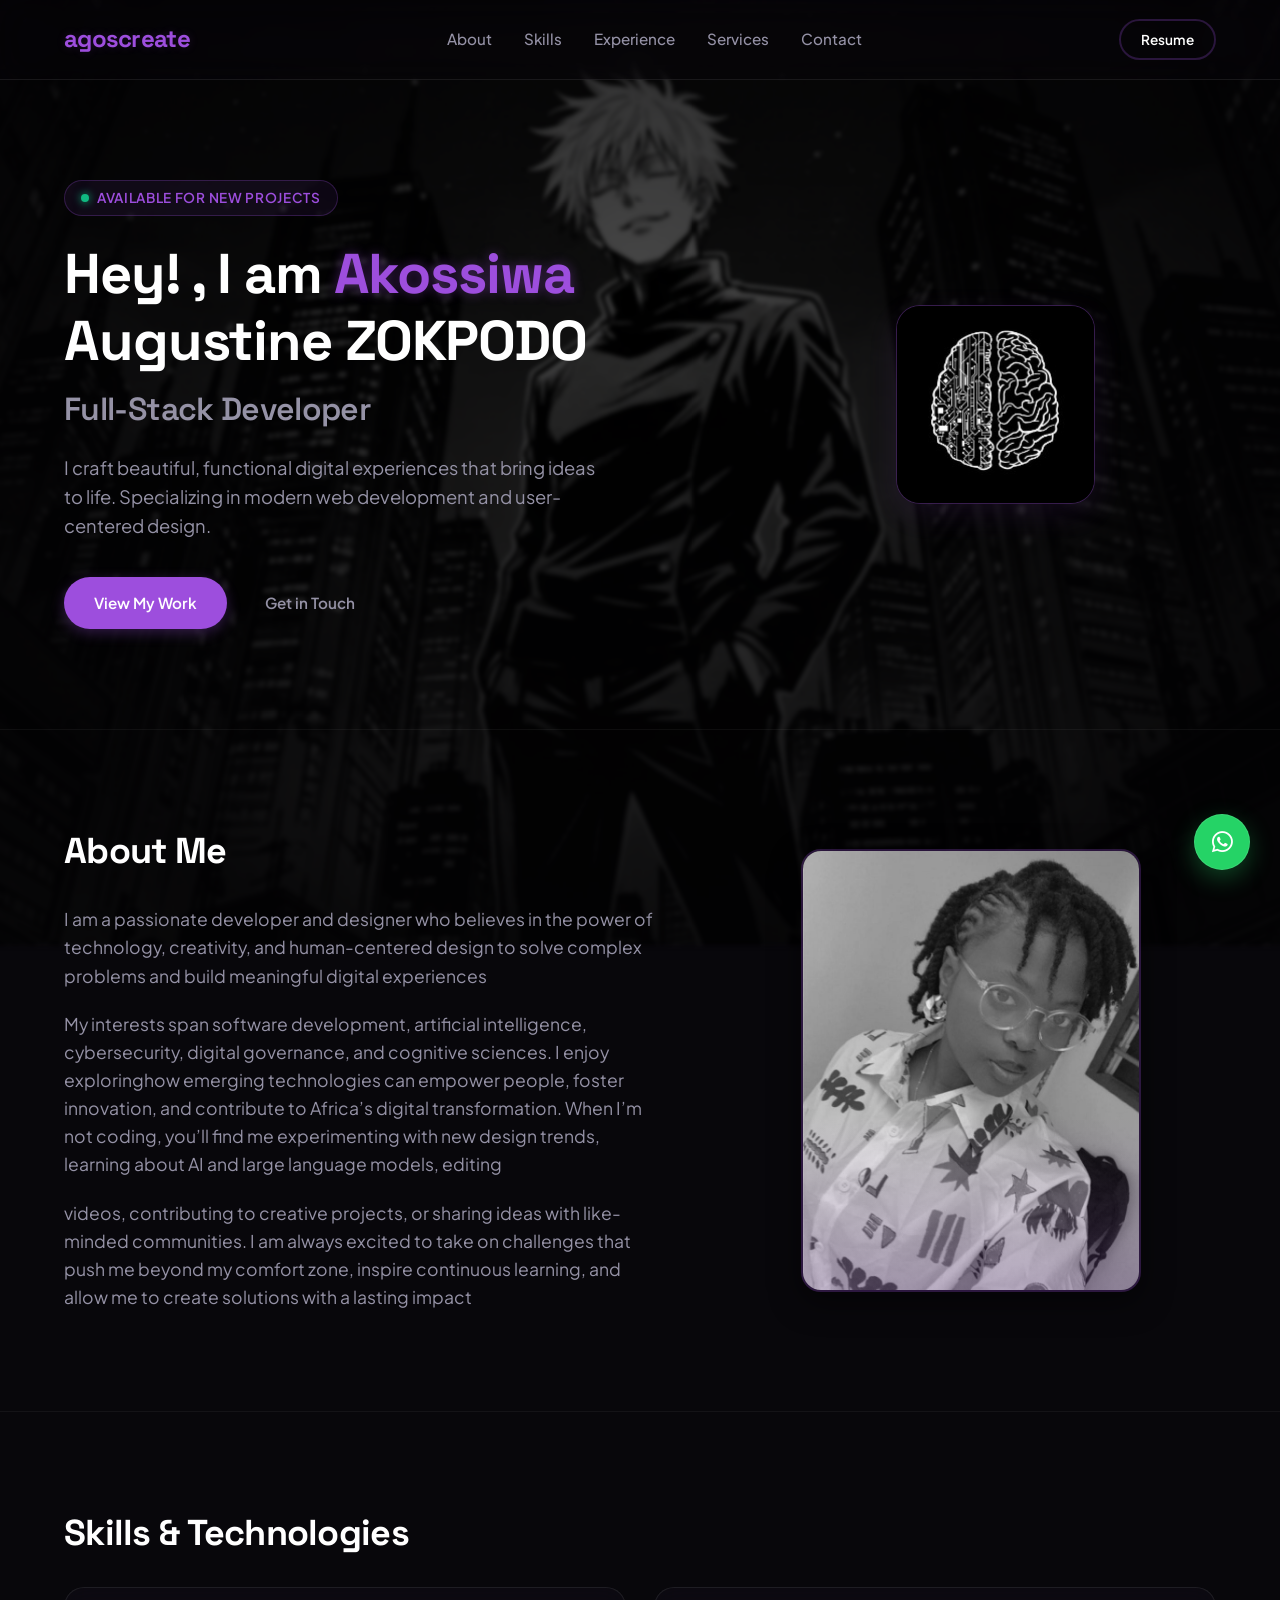
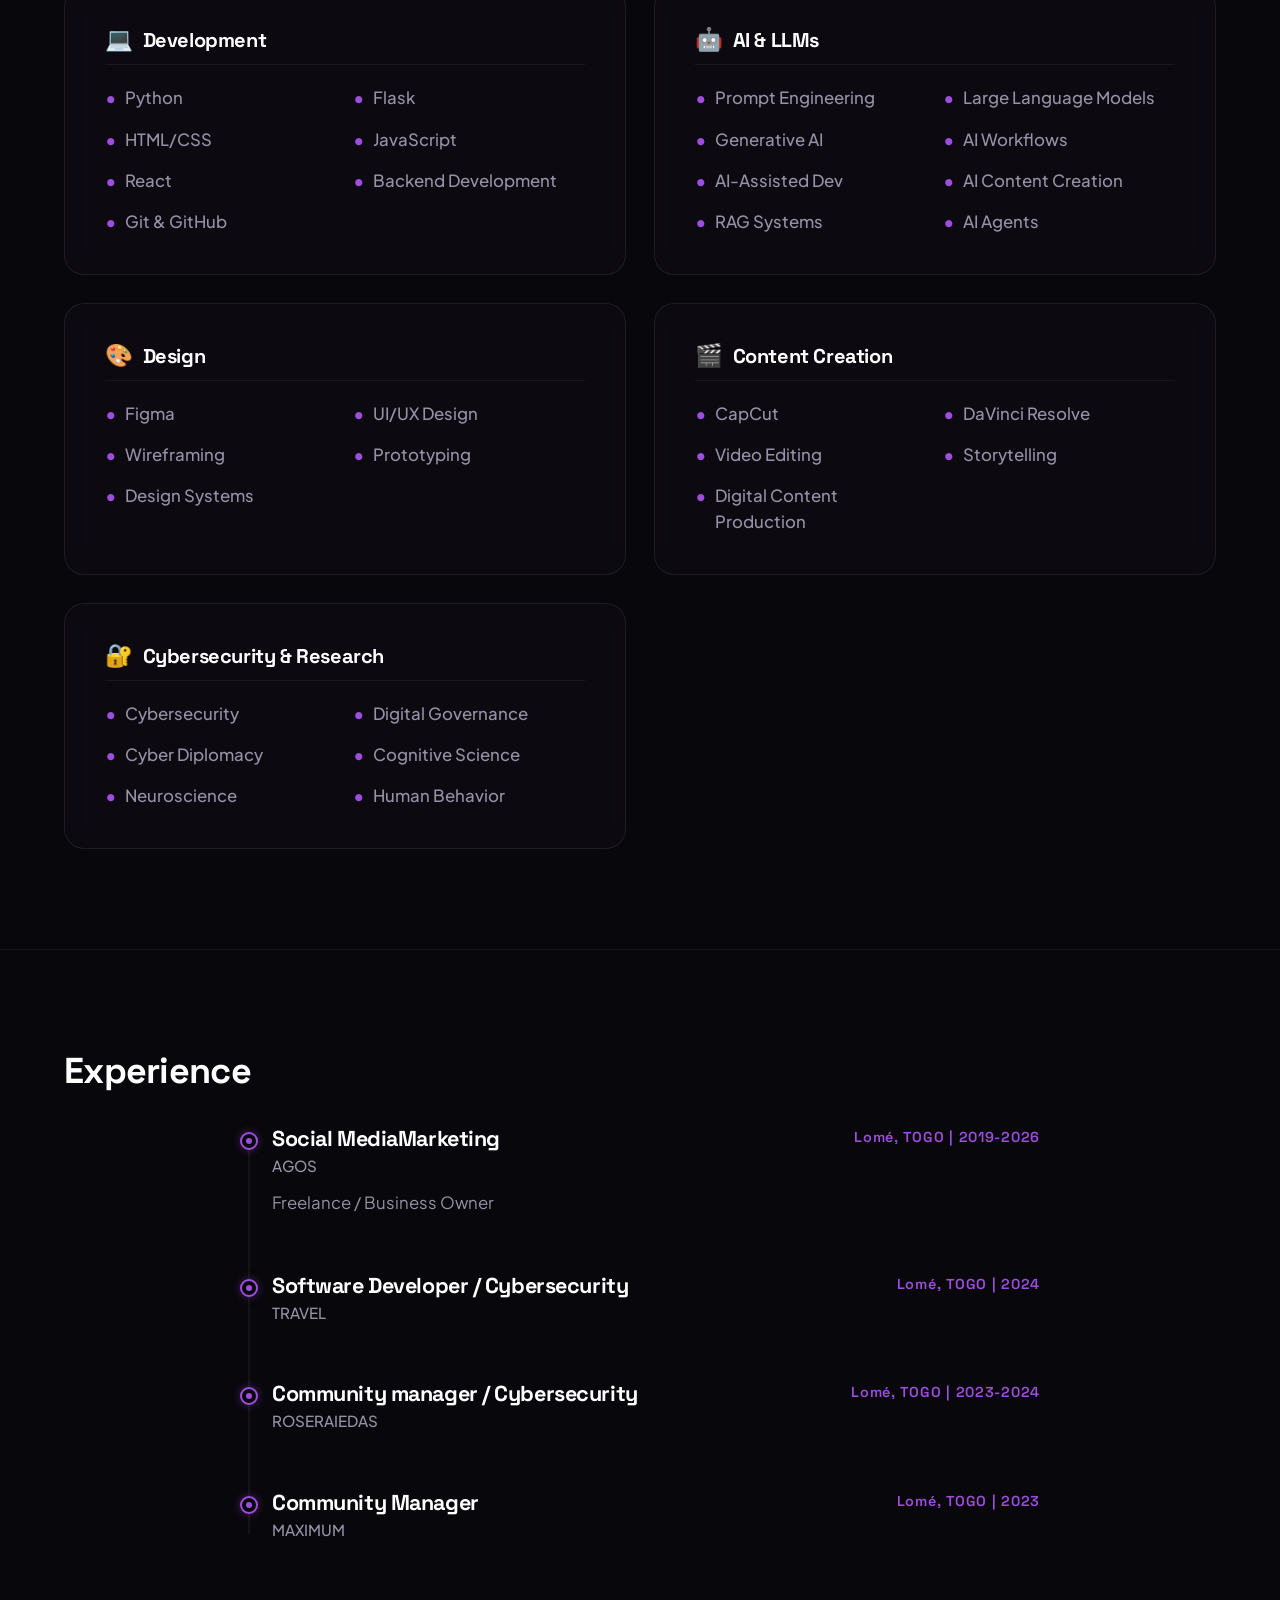
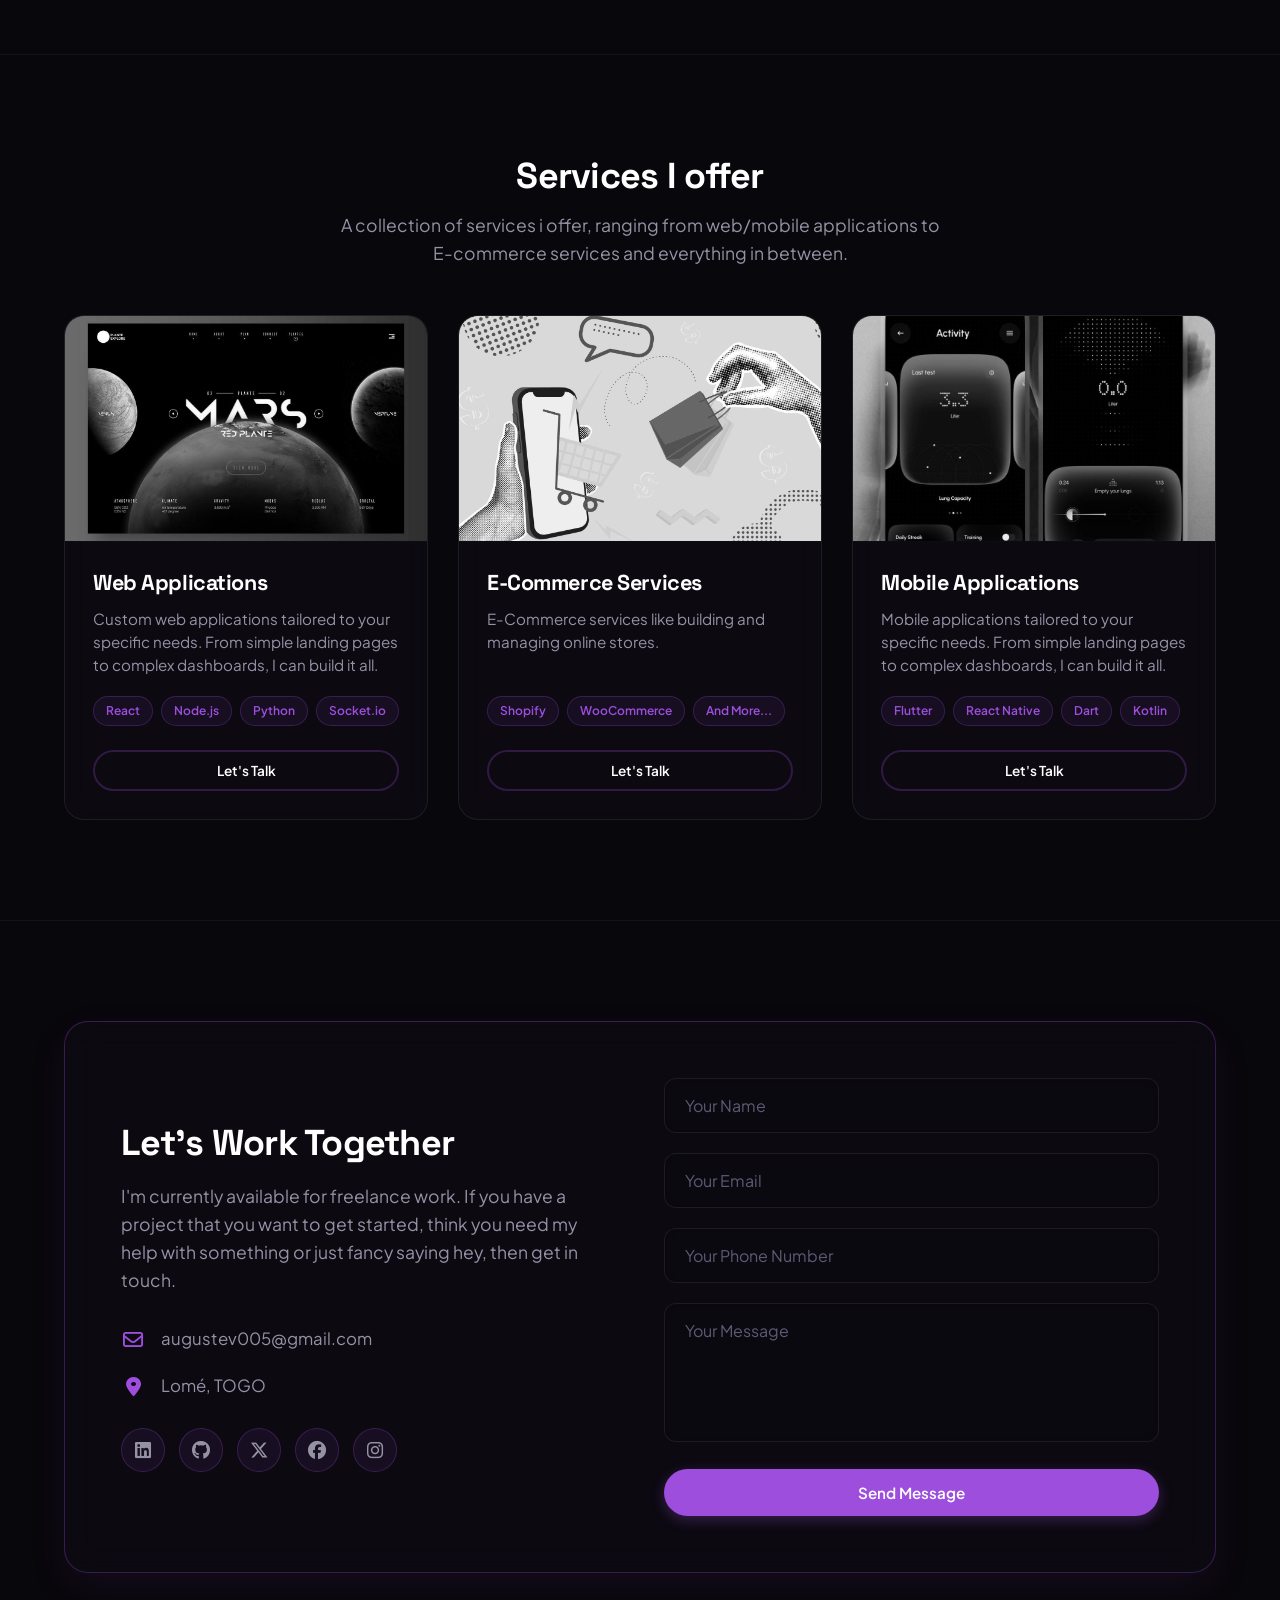
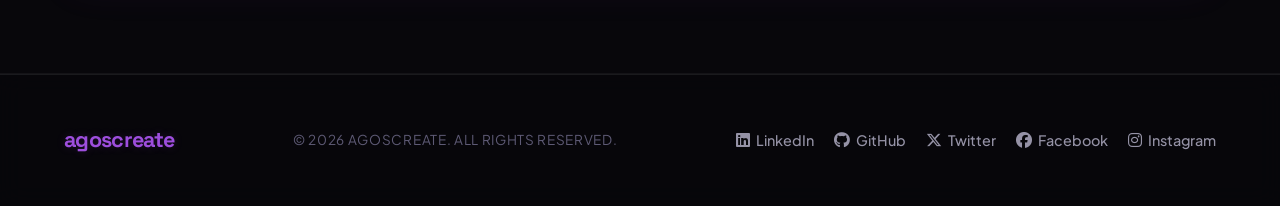
==== commit 34d39bce: "Deploy: Update timeline experience entries to English and improve roles" ====
--- a/index.html
+++ b/index.html
@@ -4,9 +4,16 @@
 <head>
     <meta charset="UTF-8">
     <meta name="viewport" content="width=device-width, initial-scale=1.0">
-    <title>Akosssiwa | Full-Stack Developer & Designer</title>
+    <title>Akossiwa's Portfolio</title>
     <meta name="description"
-        content="Portfolio of Riya, a Full-Stack Developer specializing in modern web development and user-centered design.">
+        content="Portfolio of Akossiwa, a Full-Stack Developer specializing in modern web development and user-centered design.">
+        
+    <!-- Open Graph / Social Media Meta Tags -->
+    <meta property="og:title" content="Akossiwa's Portfolio">
+    <meta property="og:description" content="Portfolio of Akossiwa, a Full-Stack Developer specializing in modern web development and user-centered design.">
+    <meta property="og:url" content="https://augustev005.github.io/portfolio/">
+    <meta property="og:type" content="website">
+    
     <!-- Google Fonts -->
     <link rel="preconnect" href="https://fonts.googleapis.com">
     <link rel="preconnect" href="https://fonts.gstatic.com" crossorigin>
@@ -16,9 +23,9 @@
     <!-- FontAwesome Icons for Contacts -->
     <link rel="stylesheet" href="https://cdnjs.cloudflare.com/ajax/libs/font-awesome/6.4.2/css/all.min.css">
     <!-- Custom Stylesheet -->
-    <link rel="stylesheet" href="/static/css/style.css">
+    <link rel="stylesheet" href="static/css/style.css">
     <!-- Favicon -->
-    <link rel="icon" type="image/png" href="/static/images/mon_logo_AGOS.png">
+    <link rel="icon" type="image/png" href="static/images/mon_logo_AGOS.png">
 </head>
 
 <body>
@@ -72,7 +79,7 @@
                 </div>
                 <div class="hero-image-wrapper">
                     <div class="mascot-container">
-                        <img src="/static/images/brain01.jpg" alt="Mascot Logo"
+                        <img src="static/images/brain01.jpg" alt="Mascot Logo"
                             class="mascot-img">
                     </div>
                 </div>
@@ -107,7 +114,7 @@
                 </div>
                 <div class="about-image-wrapper">
                     <div class="profile-image-container">
-                        <img src="/static/images/hero.jpg" alt="Riya Avatar"
+                        <img src="static/images/hero.jpg" alt="Akossiwa Avatar"
                             class="profile-img">
                     </div>
                 </div>
@@ -212,13 +219,13 @@
                         </div>
                         <div class="timeline-header">
                             <div class="role-company">
-                                <h3 class="role-title">Marketing Sur les réseaux</h3>
+                                <h3 class="role-title">Social MediaMarketing</h3>
                                 <span class="company-name">AGOS</span>
                             </div>
                             <span class="timeline-date">Lomé, TOGO | 2019-2026</span>
                         </div>
                         <p class="timeline-desc">
-                            Freelance / Indépendant
+                            Freelance / Business Owner
                         </p>
                     </div>
                     <!-- Timeline Item 2 -->
@@ -228,7 +235,7 @@
                         </div>
                         <div class="timeline-header">
                             <div class="role-company">
-                                <h3 class="role-title">Développement / Cybersecurité</h3>
+                                <h3 class="role-title">Software Developer / Cybersecurity</h3>
                                 <span class="company-name">TRAVEL</span>
                             </div>
                             <span class="timeline-date">Lomé, TOGO | 2024</span>
@@ -241,7 +248,7 @@
                         </div>
                         <div class="timeline-header">
                             <div class="role-company">
-                                <h3 class="role-title">Community manager / Cybersécurité</h3>
+                                <h3 class="role-title">Community manager / Cybersecurity</h3>
                                 <span class="company-name">ROSERAIEDAS</span>
                             </div>
                             <span class="timeline-date">Lomé, TOGO | 2023-2024</span>
@@ -278,7 +285,7 @@
                     <!-- Project Card 1 -->
                     <div class="project-card">
                         <div class="project-img-wrapper">
-                            <img src="/static/images/web.jpg" alt="Chat App Project"
+                            <img src="static/images/web.jpg" alt="Chat App Project"
                                 class="project-img">
                         </div>
                         <div class="project-info">
@@ -299,7 +306,7 @@
                     <!-- Project Card 2 -->
                      <div class="project-card">
                         <div class="project-img-wrapper">
-                            <img src="/static/images/ecommerce.jpg" alt="E-Commerce Project"
+                            <img src="static/images/ecommerce.jpg" alt="E-Commerce Project"
                                 class="project-img">
                         </div>
                         <div class="project-info">
@@ -318,7 +325,7 @@
                     <!-- Project Card 3 -->
                     <div class="project-card">
                         <div class="project-img-wrapper">
-                            <img src="/static/images/mobile.jpg"
+                            <img src="static/images/mobile.jpg"
                                 alt="Mobile App Project" class="project-img">
                         </div>
                         <div class="project-info">
@@ -385,7 +392,7 @@
                         </div>
                     </div>
                     <div class="contact-form-wrapper">
-                        <form id="contactForm" action="/send-message" method="POST"
+                        <form id="contactForm" action="send-message" method="POST"
                             class="contact-form">
                             <div class="form-group">
                                 <input type="text" id="name" name="name" class="form-control" placeholder="Your Name"
@@ -520,7 +527,7 @@
         </a>
         <!-- Admin Dashboard Button -->
         <!--
-        <a href="/admin/" class="floating-btn admin-btn" aria-label="Admin Dashboard">
+        <a href="admin/index.html" class="floating-btn admin-btn" aria-label="Admin Dashboard">
             <i class="fa-solid fa-user-shield"></i>
             <span class="tooltip">Admin Panel</span>
         </a>
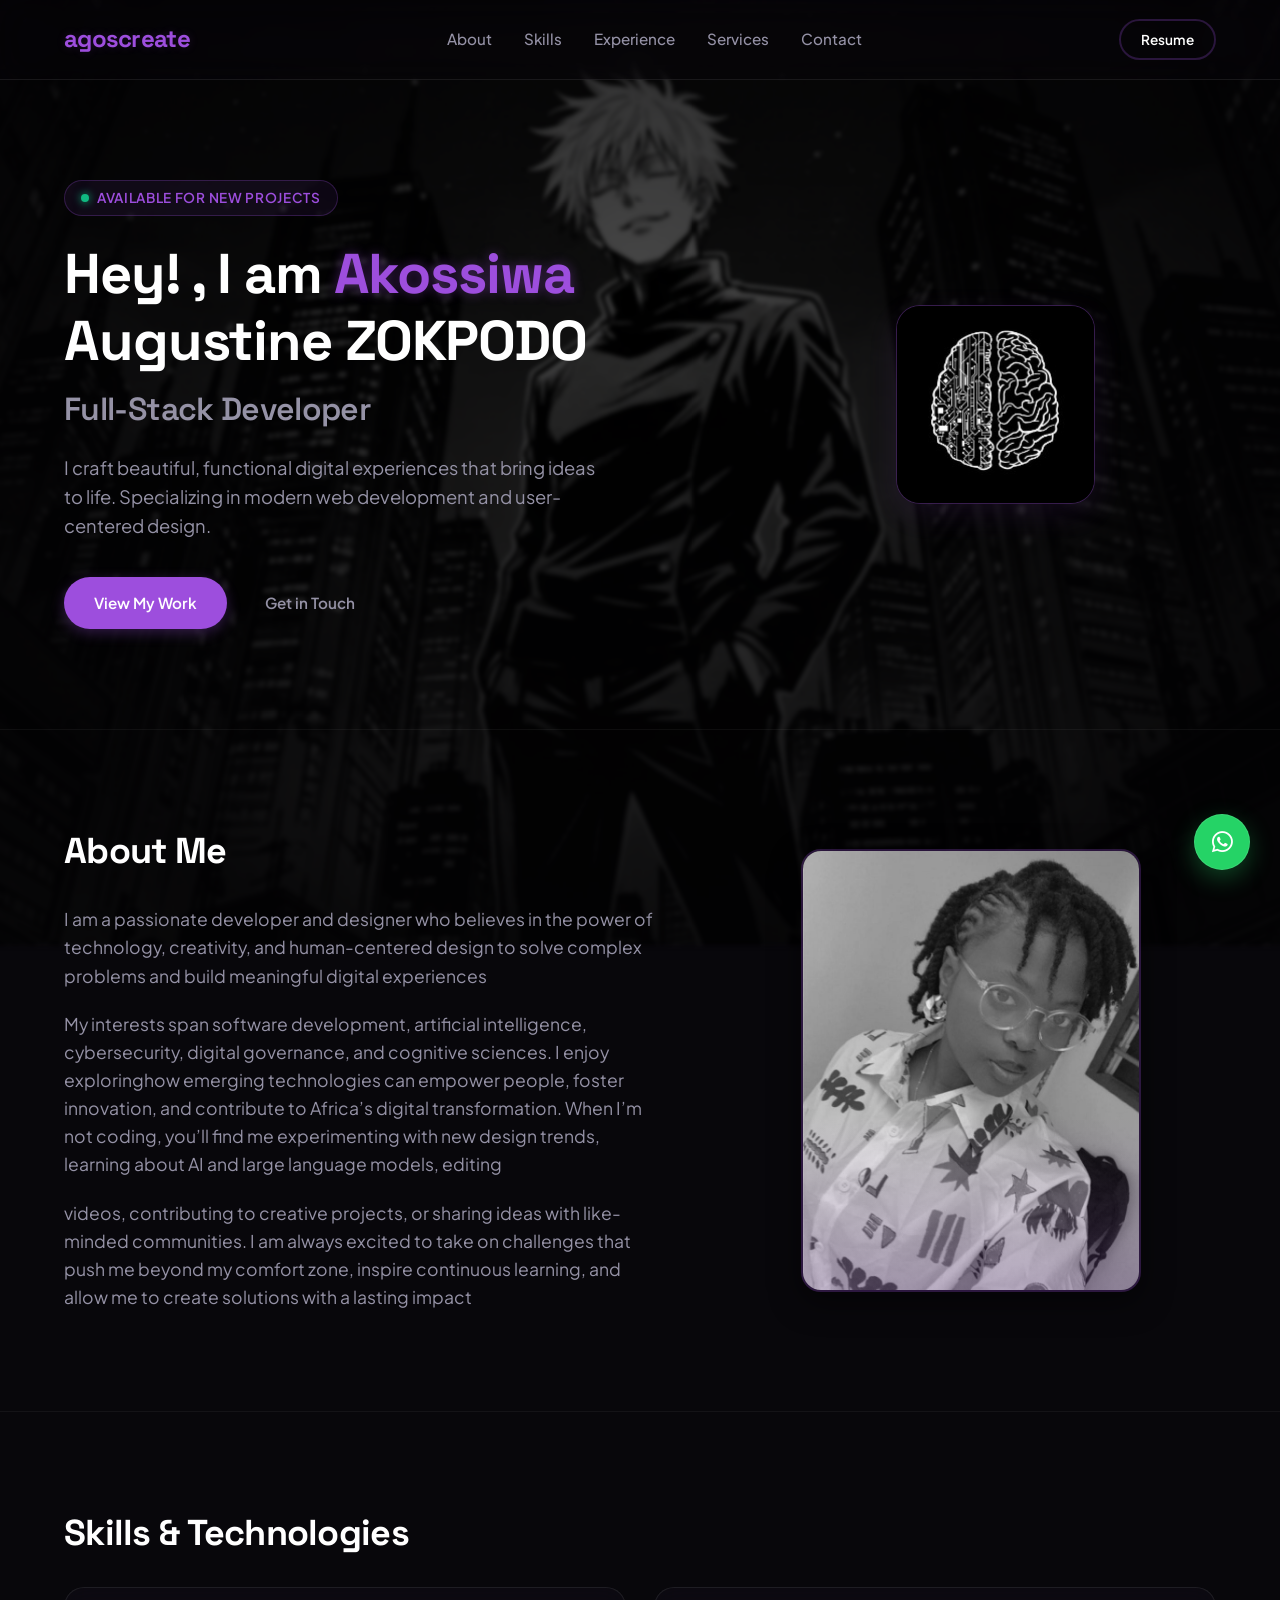
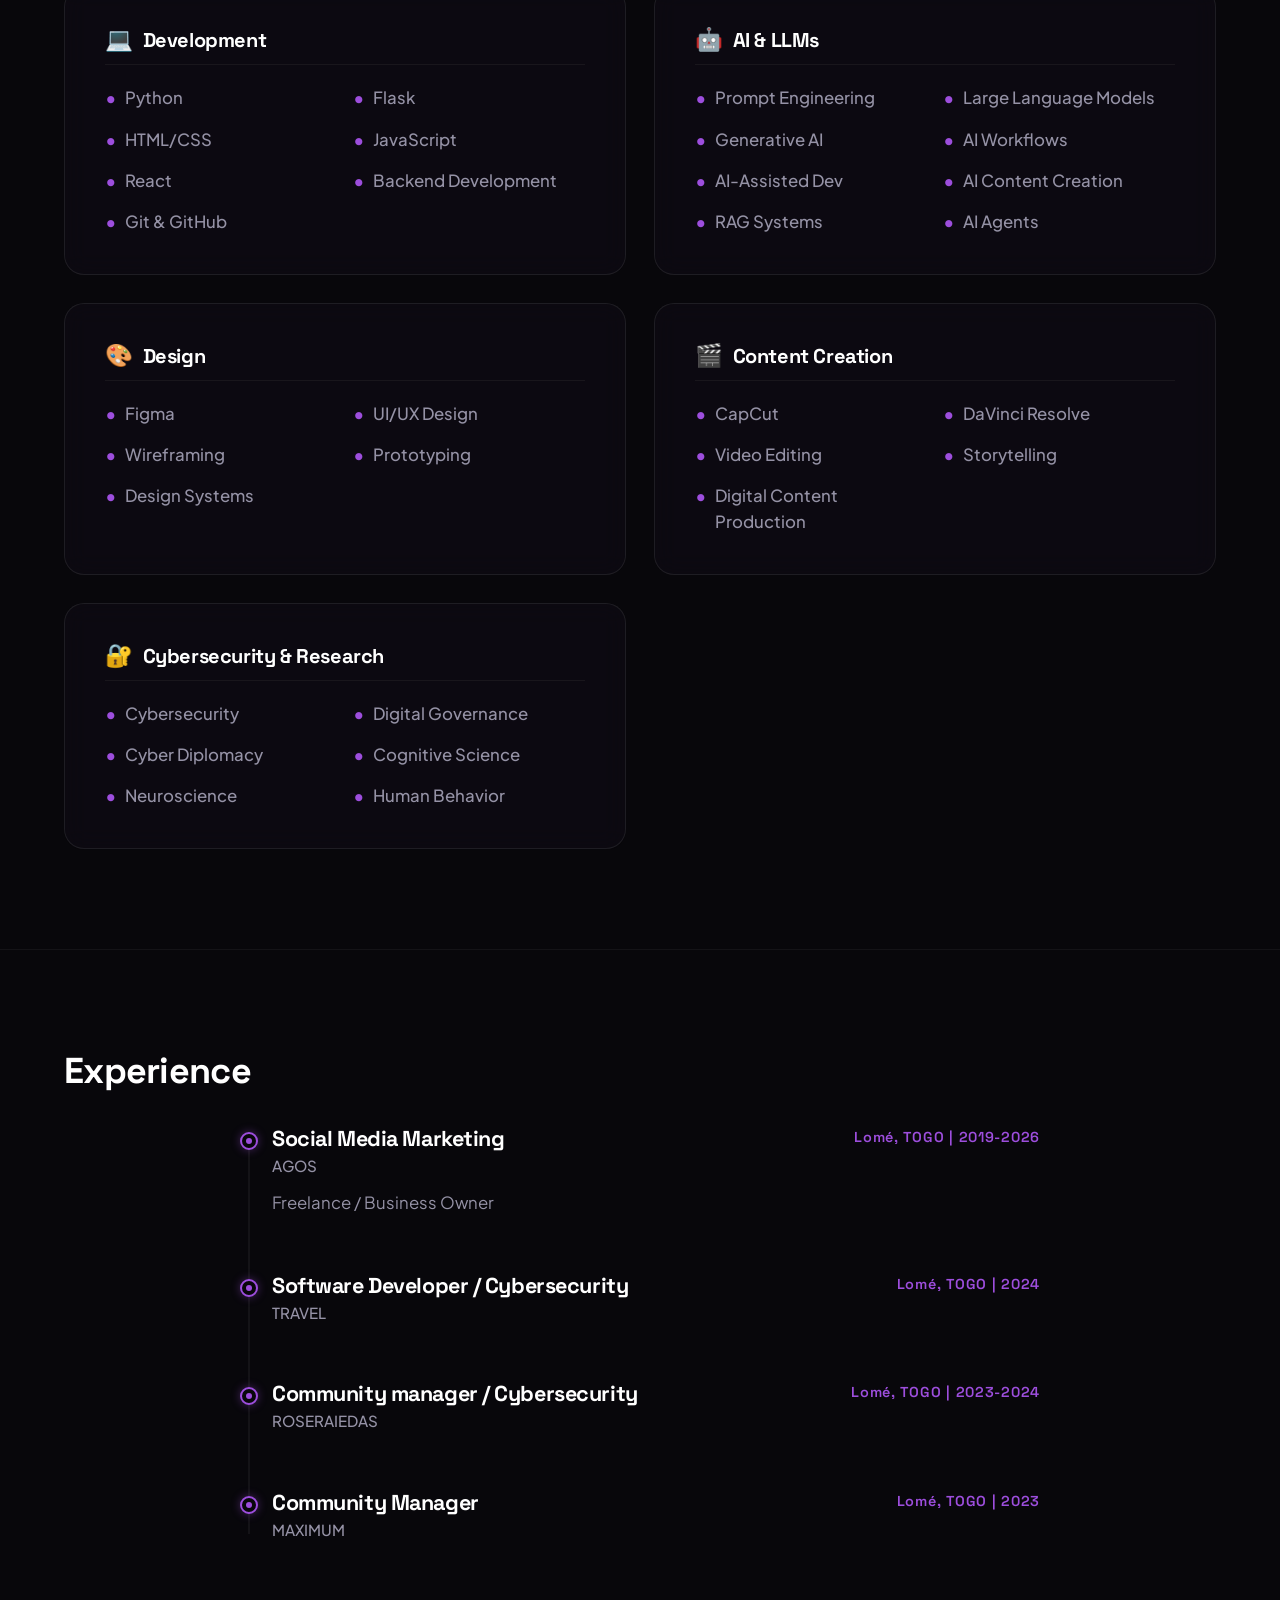
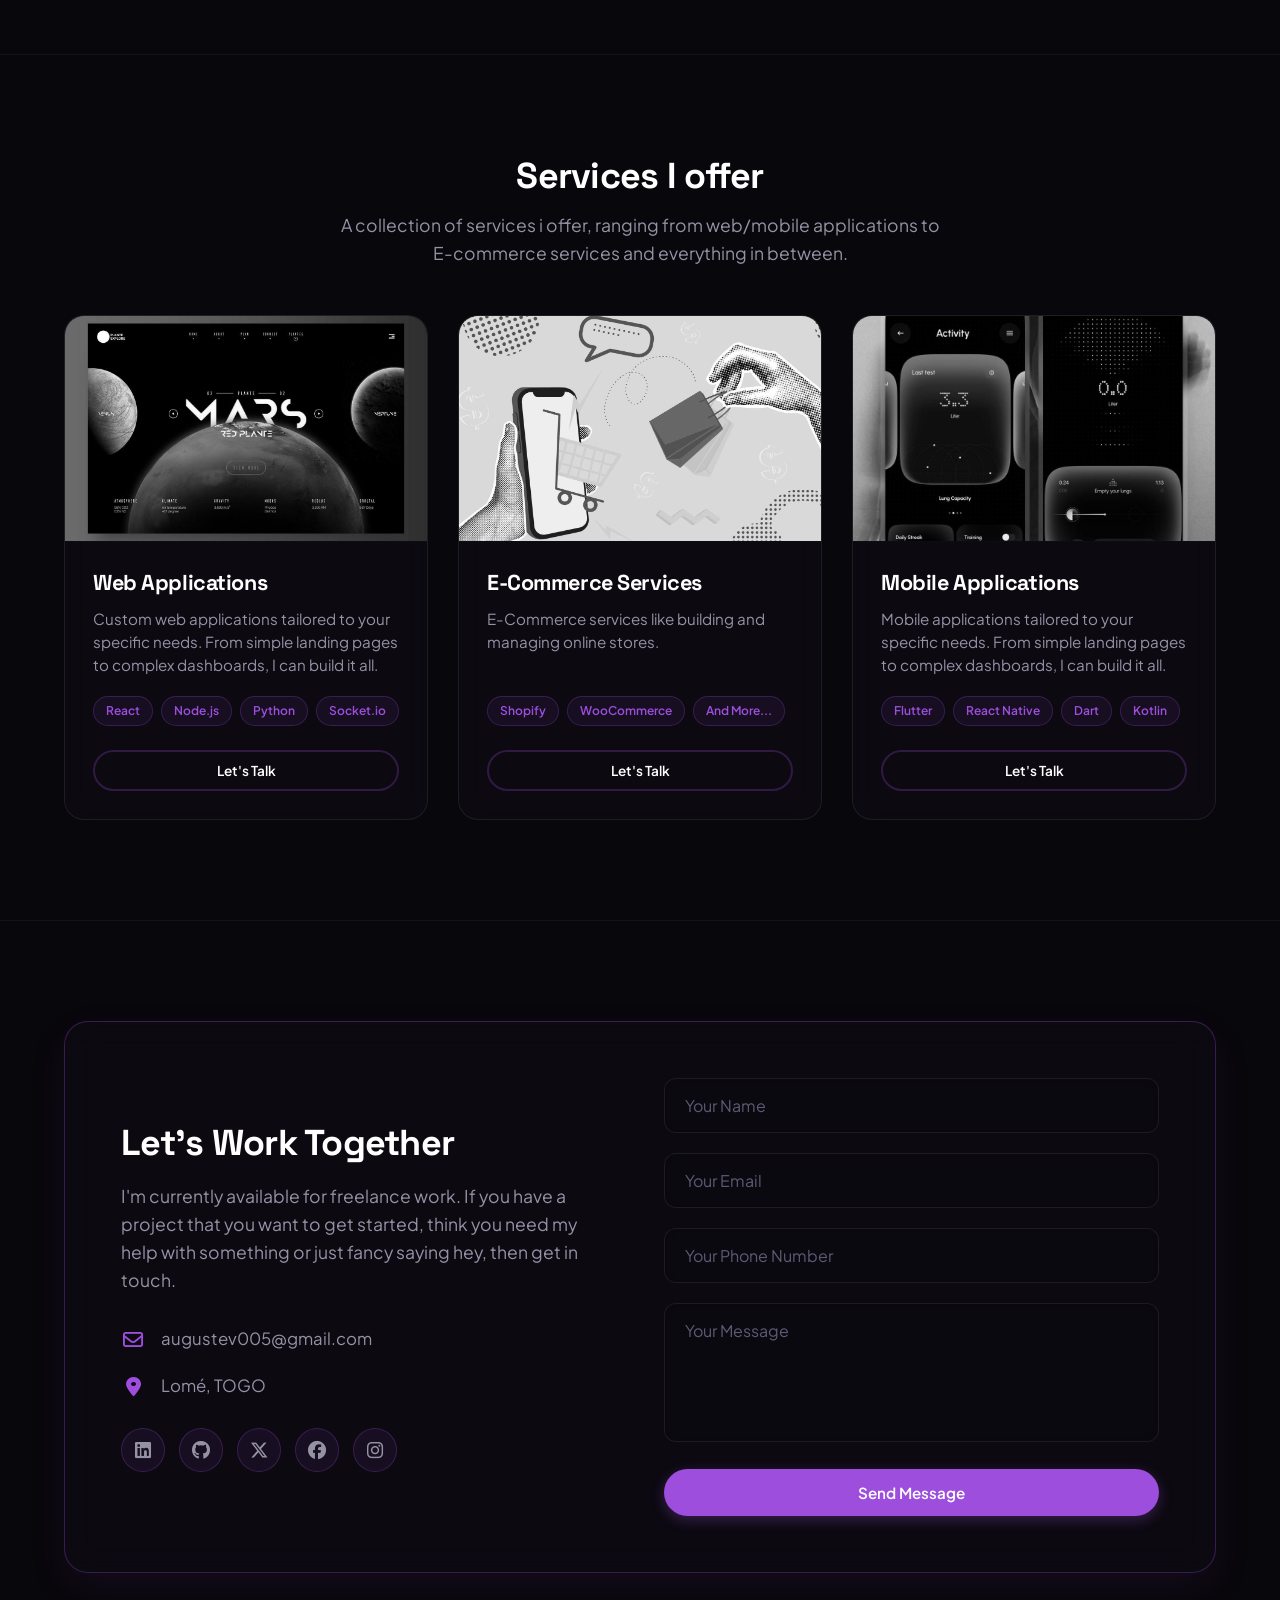
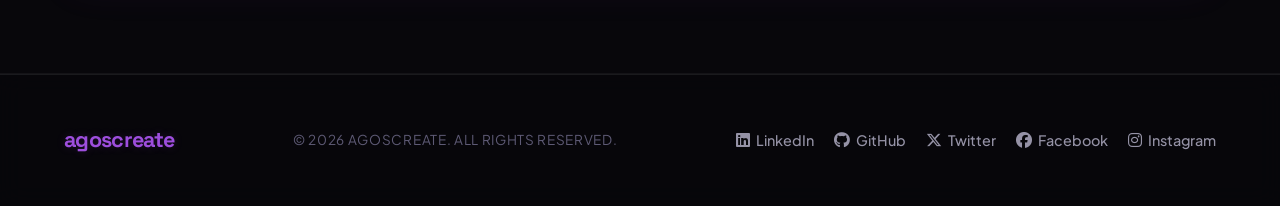
==== commit 90c6ac61: "Deploy: Fix typo: add space to Social Media Marketing" ====
--- a/index.html
+++ b/index.html
@@ -219,7 +219,7 @@
                         </div>
                         <div class="timeline-header">
                             <div class="role-company">
-                                <h3 class="role-title">Social MediaMarketing</h3>
+                                <h3 class="role-title">Social Media Marketing</h3>
                                 <span class="company-name">AGOS</span>
                             </div>
                             <span class="timeline-date">Lomé, TOGO | 2019-2026</span>
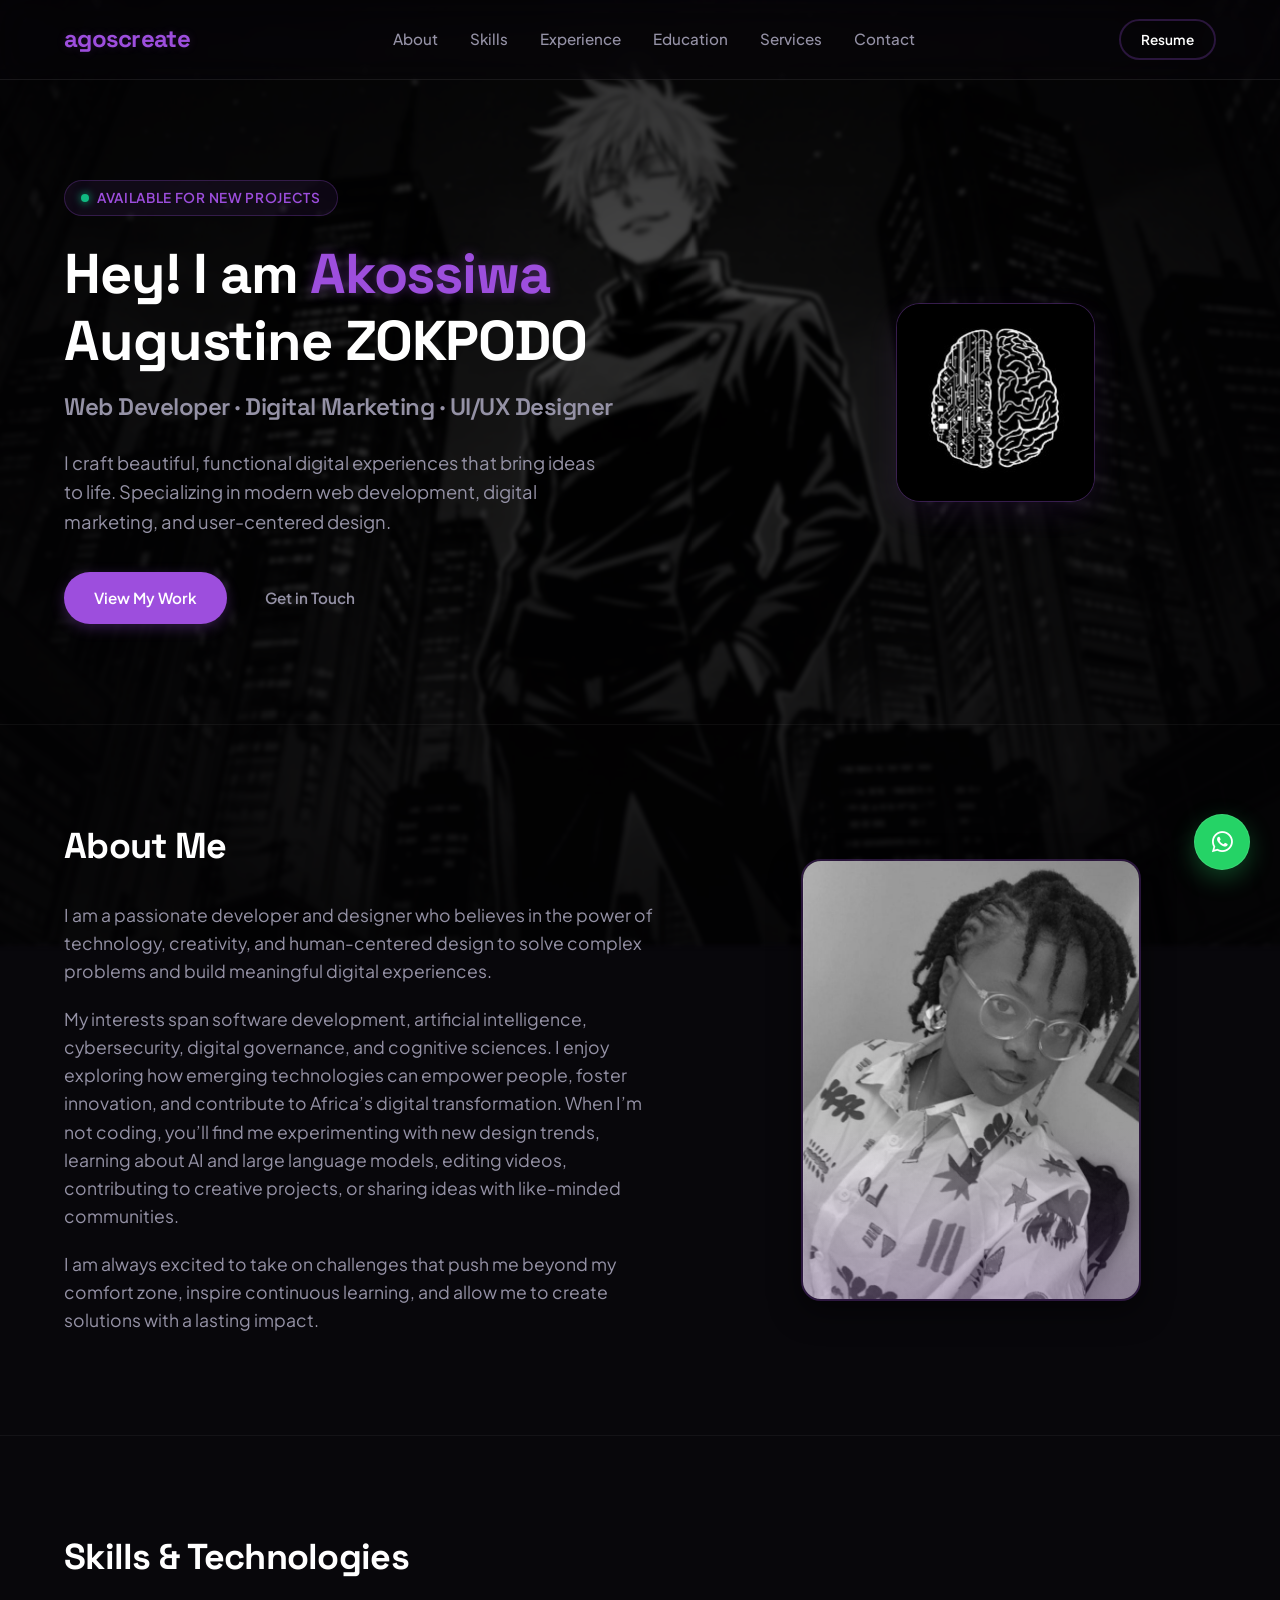
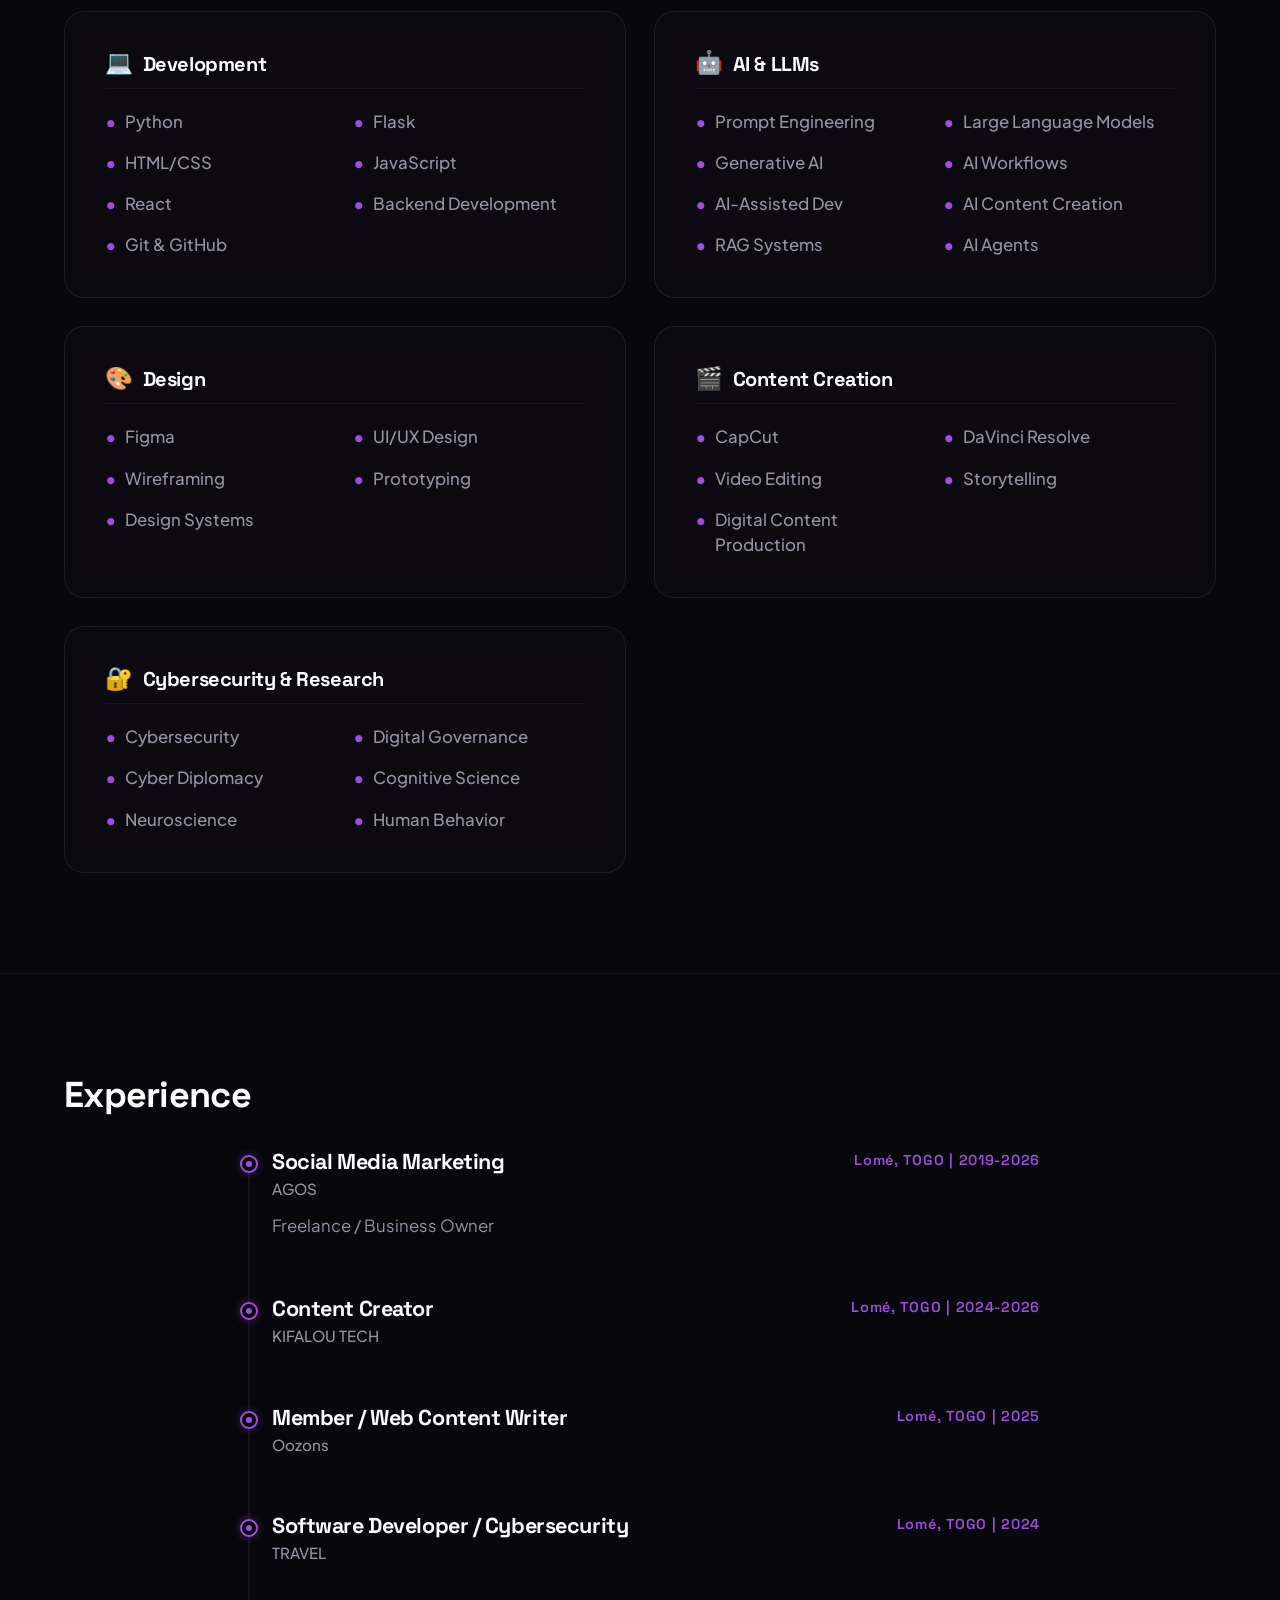
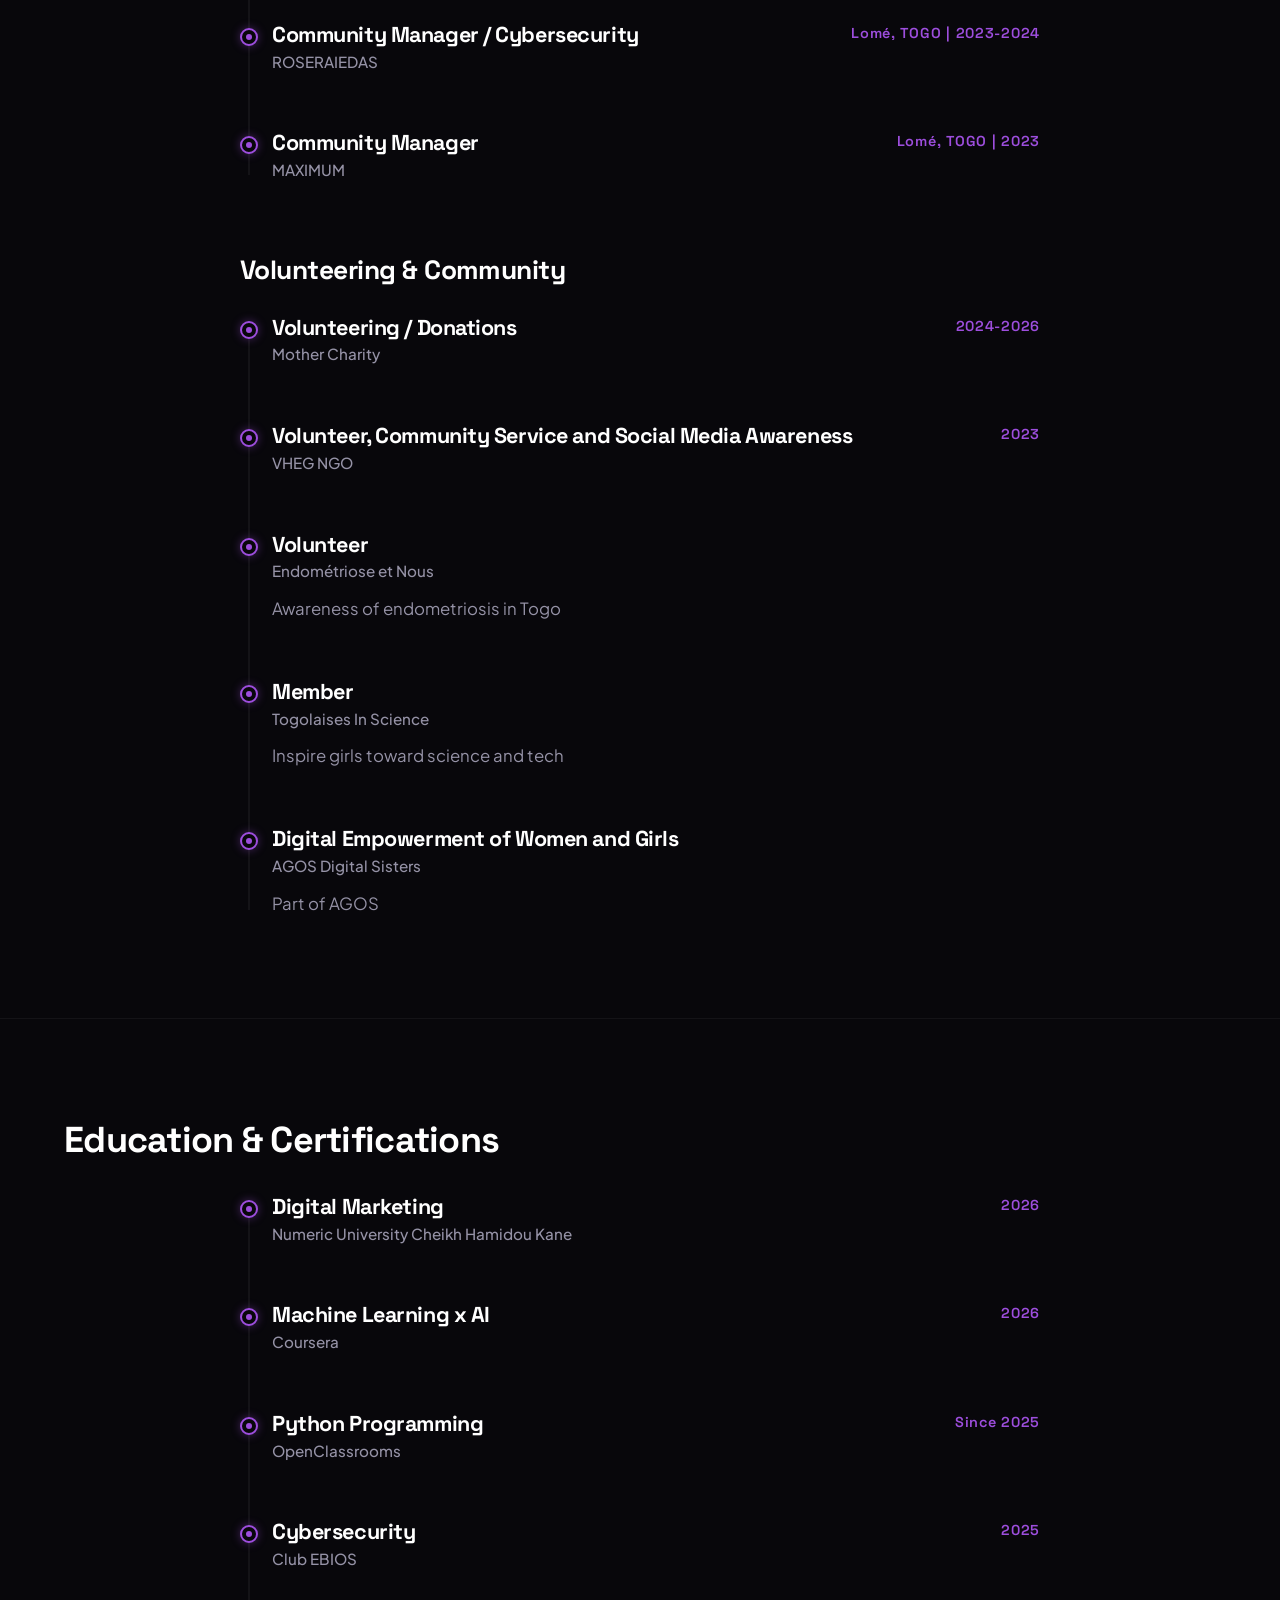
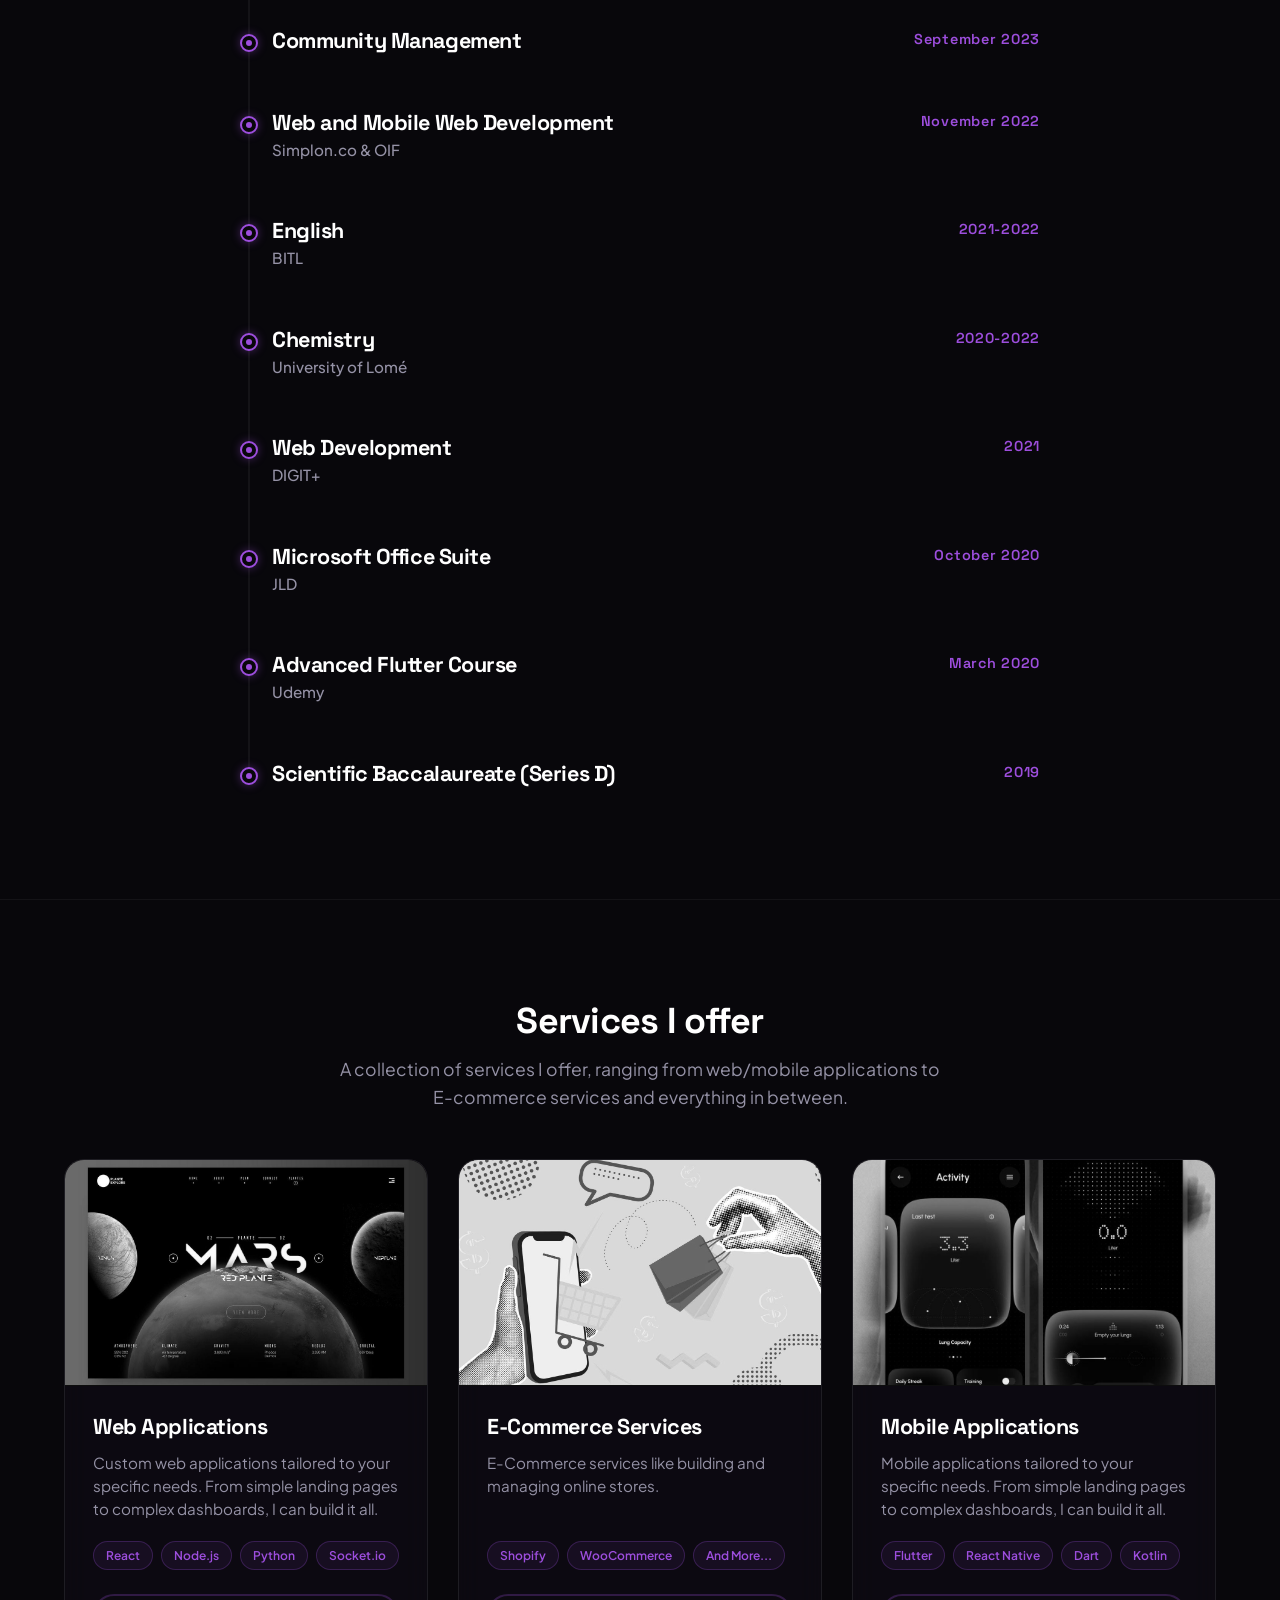
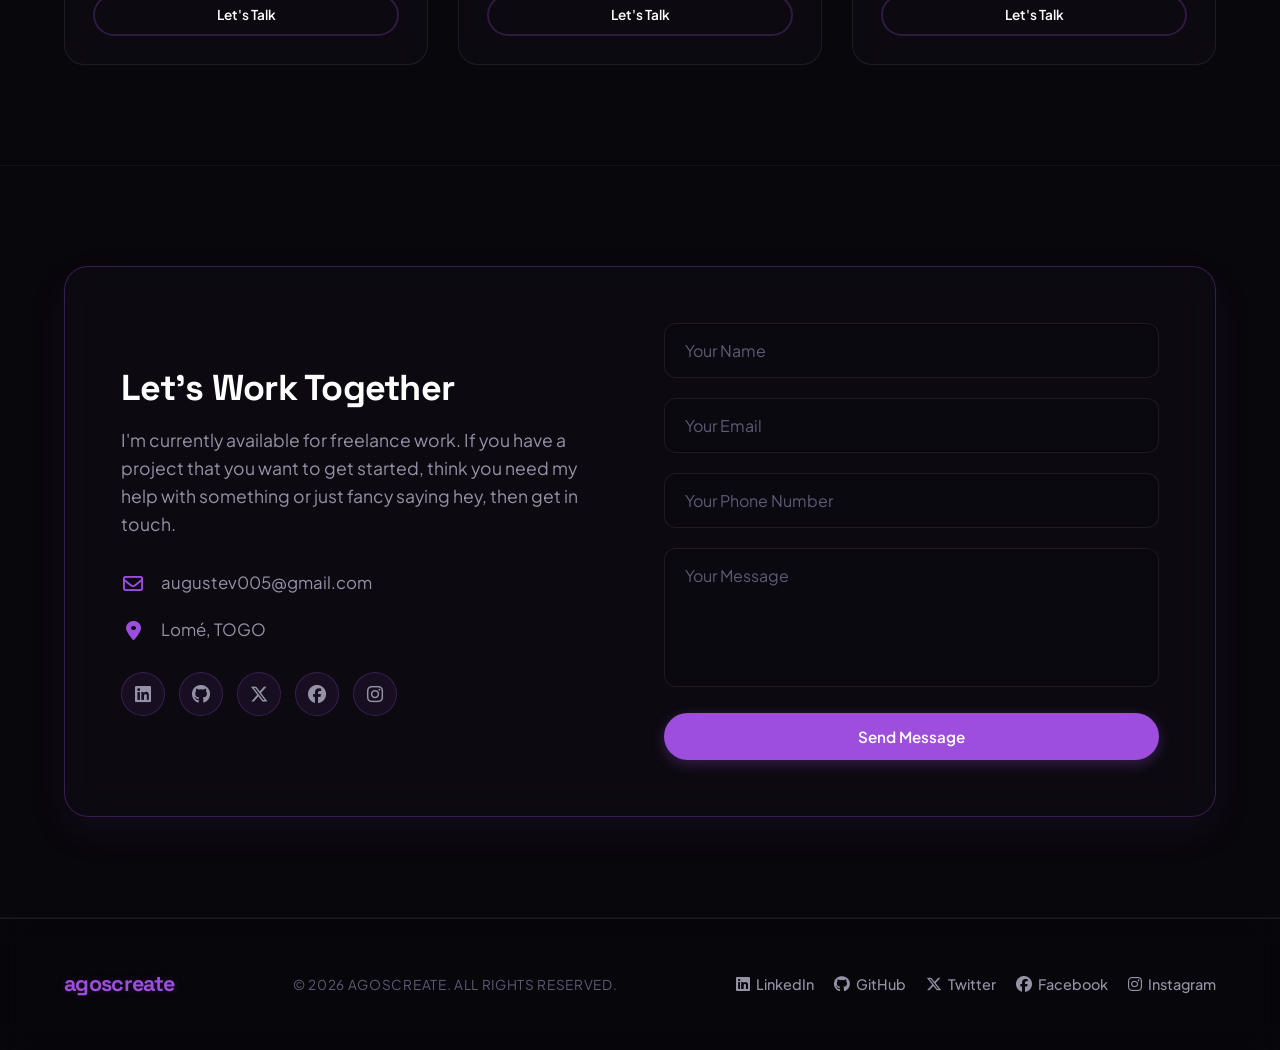
==== commit 1c37446b: "Deploy portfolio CV updates to GitHub Pages. Publish the broadened hero, new experience and communit" ====
--- a/index.html
+++ b/index.html
@@ -6,11 +6,11 @@
     <meta name="viewport" content="width=device-width, initial-scale=1.0">
     <title>Akossiwa's Portfolio</title>
     <meta name="description"
-        content="Portfolio of Akossiwa, a Full-Stack Developer specializing in modern web development and user-centered design.">
+        content="Portfolio of Akossiwa Augustine Zokpodo, a web developer, digital marketer, and UI/UX designer based in Lomé, Togo.">
         
     <!-- Open Graph / Social Media Meta Tags -->
     <meta property="og:title" content="Akossiwa's Portfolio">
-    <meta property="og:description" content="Portfolio of Akossiwa, a Full-Stack Developer specializing in modern web development and user-centered design.">
+    <meta property="og:description" content="Portfolio of Akossiwa Augustine Zokpodo, a web developer, digital marketer, and UI/UX designer based in Lomé, Togo.">
     <meta property="og:url" content="https://augustev005.github.io/portfolio/">
     <meta property="og:type" content="website">
     
@@ -38,6 +38,7 @@
                 <a href="#about" class="nav-link">About</a>
                 <a href="#skills" class="nav-link">Skills</a>
                 <a href="#experience" class="nav-link">Experience</a>
+                <a href="#education" class="nav-link">Education</a>
                 <a href="#services" class="nav-link">Services</a>
                 <a href="#contact" class="nav-link">Contact</a>
             </nav>
@@ -65,12 +66,12 @@
                         <span class="badge-text">Available for New Projects</span>
                     </div>
                     <h1 class="hero-title">
-                        Hey! , I am <span class="text-glow-purple">Akossiwa</span> Augustine ZOKPODO
+                        Hey! I am <span class="text-glow-purple">Akossiwa</span> Augustine ZOKPODO
                     </h1>
-                    <h2 class="hero-subtitle">Full-Stack Developer</h2>
+                    <h2 class="hero-subtitle">Web Developer · Digital Marketing · UI/UX Designer</h2>
                     <p class="hero-desc">
                         I craft beautiful, functional digital experiences that bring ideas to life. Specializing in
-                        modern web development and user-centered design.
+                        modern web development, digital marketing, and user-centered design.
                     </p>
                     <div class="hero-actions">
                         <a href="#services" class="btn btn-primary">View My Work</a>
@@ -95,21 +96,21 @@
                         <p>
                             I am a passionate developer and designer who believes in the power of technology,
                             creativity, and human-centered design to
-                            solve complex problems and build meaningful digital experiences
+                            solve complex problems and build meaningful digital experiences.
                         </p>
                         <p>
                             My interests span software development, artificial intelligence, cybersecurity, digital
                             governance, and cognitive sciences.
-                            I enjoy exploringhow emerging technologies can empower people, foster innovation, and
+                            I enjoy exploring how emerging technologies can empower people, foster innovation, and
                             contribute to Africa’s digital transformation.
                             When I’m not coding, you’ll find me experimenting with new design trends, learning about AI
-                            and large language models, editing
+                            and large language models, editing videos, contributing to creative projects, or sharing ideas with like-minded communities.
                         </p>
                         <p>
-                            videos, contributing to creative projects, or sharing ideas with like-minded communities.
                             I am always excited to take on challenges that
                             push me beyond my comfort zone, inspire continuous learning,
-                            and allow me to create solutions with a lasting impact </p>
+                            and allow me to create solutions with a lasting impact.
+                        </p>
                     </div>
                 </div>
                 <div class="about-image-wrapper">
@@ -235,6 +236,32 @@
                         </div>
                         <div class="timeline-header">
                             <div class="role-company">
+                                <h3 class="role-title">Content Creator</h3>
+                                <span class="company-name">KIFALOU TECH</span>
+                            </div>
+                            <span class="timeline-date">Lomé, TOGO | 2024-2026</span>
+                        </div>
+                    </div>
+                    <!-- Timeline Item 3 -->
+                    <div class="timeline-item">
+                        <div class="timeline-dot">
+                            <div class="dot-inner"></div>
+                        </div>
+                        <div class="timeline-header">
+                            <div class="role-company">
+                                <h3 class="role-title">Member / Web Content Writer</h3>
+                                <span class="company-name">Oozons</span>
+                            </div>
+                            <span class="timeline-date">Lomé, TOGO | 2025</span>
+                        </div>
+                    </div>
+                    <!-- Timeline Item 4 -->
+                    <div class="timeline-item">
+                        <div class="timeline-dot">
+                            <div class="dot-inner"></div>
+                        </div>
+                        <div class="timeline-header">
+                            <div class="role-company">
                                 <h3 class="role-title">Software Developer / Cybersecurity</h3>
                                 <span class="company-name">TRAVEL</span>
                             </div>
@@ -248,7 +275,7 @@
                         </div>
                         <div class="timeline-header">
                             <div class="role-company">
-                                <h3 class="role-title">Community manager / Cybersecurity</h3>
+                                <h3 class="role-title">Community Manager / Cybersecurity</h3>
                                 <span class="company-name">ROSERAIEDAS</span>
                             </div>
                             <span class="timeline-date">Lomé, TOGO | 2023-2024</span>
@@ -265,6 +292,221 @@
                                 <span class="company-name">MAXIMUM</span>
                             </div>
                             <span class="timeline-date">Lomé, TOGO | 2023</span>
+                        </div>
+                    </div>
+                </div>
+
+                <h3 id="community" class="subsection-title">Volunteering &amp; Community</h3>
+                <div class="timeline">
+                    <div class="timeline-item">
+                        <div class="timeline-dot">
+                            <div class="dot-inner"></div>
+                        </div>
+                        <div class="timeline-header">
+                            <div class="role-company">
+                                <h3 class="role-title">Volunteering / Donations</h3>
+                                <span class="company-name">Mother Charity</span>
+                            </div>
+                            <span class="timeline-date">2024-2026</span>
+                        </div>
+                    </div>
+                    <div class="timeline-item">
+                        <div class="timeline-dot">
+                            <div class="dot-inner"></div>
+                        </div>
+                        <div class="timeline-header">
+                            <div class="role-company">
+                                <h3 class="role-title">Volunteer, Community Service and Social Media Awareness</h3>
+                                <span class="company-name">VHEG NGO</span>
+                            </div>
+                            <span class="timeline-date">2023</span>
+                        </div>
+                    </div>
+                    <div class="timeline-item">
+                        <div class="timeline-dot">
+                            <div class="dot-inner"></div>
+                        </div>
+                        <div class="timeline-header">
+                            <div class="role-company">
+                                <h3 class="role-title">Volunteer</h3>
+                                <span class="company-name">Endométriose et Nous</span>
+                            </div>
+                        </div>
+                        <p class="timeline-desc">Awareness of endometriosis in Togo</p>
+                    </div>
+                    <div class="timeline-item">
+                        <div class="timeline-dot">
+                            <div class="dot-inner"></div>
+                        </div>
+                        <div class="timeline-header">
+                            <div class="role-company">
+                                <h3 class="role-title">Member</h3>
+                                <span class="company-name">Togolaises In Science</span>
+                            </div>
+                        </div>
+                        <p class="timeline-desc">Inspire girls toward science and tech</p>
+                    </div>
+                    <div class="timeline-item">
+                        <div class="timeline-dot">
+                            <div class="dot-inner"></div>
+                        </div>
+                        <div class="timeline-header">
+                            <div class="role-company">
+                                <h3 class="role-title">Digital Empowerment of Women and Girls</h3>
+                                <span class="company-name">AGOS Digital Sisters</span>
+                            </div>
+                        </div>
+                        <p class="timeline-desc">Part of AGOS</p>
+                    </div>
+                </div>
+            </div>
+        </section>
+
+        <!-- Education & Certifications -->
+        <section id="education" class="education-section">
+            <div class="container">
+                <h2 class="section-title">Education &amp; Certifications</h2>
+                <div class="timeline">
+                    <div class="timeline-item">
+                        <div class="timeline-dot">
+                            <div class="dot-inner"></div>
+                        </div>
+                        <div class="timeline-header">
+                            <div class="role-company">
+                                <h3 class="role-title">Digital Marketing</h3>
+                                <span class="company-name">Numeric University Cheikh Hamidou Kane</span>
+                            </div>
+                            <span class="timeline-date">2026</span>
+                        </div>
+                    </div>
+                    <div class="timeline-item">
+                        <div class="timeline-dot">
+                            <div class="dot-inner"></div>
+                        </div>
+                        <div class="timeline-header">
+                            <div class="role-company">
+                                <h3 class="role-title">Machine Learning x AI</h3>
+                                <span class="company-name">Coursera</span>
+                            </div>
+                            <span class="timeline-date">2026</span>
+                        </div>
+                    </div>
+                    <div class="timeline-item">
+                        <div class="timeline-dot">
+                            <div class="dot-inner"></div>
+                        </div>
+                        <div class="timeline-header">
+                            <div class="role-company">
+                                <h3 class="role-title">Python Programming</h3>
+                                <span class="company-name">OpenClassrooms</span>
+                            </div>
+                            <span class="timeline-date">Since 2025</span>
+                        </div>
+                    </div>
+                    <div class="timeline-item">
+                        <div class="timeline-dot">
+                            <div class="dot-inner"></div>
+                        </div>
+                        <div class="timeline-header">
+                            <div class="role-company">
+                                <h3 class="role-title">Cybersecurity</h3>
+                                <span class="company-name">Club EBIOS</span>
+                            </div>
+                            <span class="timeline-date">2025</span>
+                        </div>
+                    </div>
+                    <div class="timeline-item">
+                        <div class="timeline-dot">
+                            <div class="dot-inner"></div>
+                        </div>
+                        <div class="timeline-header">
+                            <div class="role-company">
+                                <h3 class="role-title">Community Management</h3>
+                            </div>
+                            <span class="timeline-date">September 2023</span>
+                        </div>
+                    </div>
+                    <div class="timeline-item">
+                        <div class="timeline-dot">
+                            <div class="dot-inner"></div>
+                        </div>
+                        <div class="timeline-header">
+                            <div class="role-company">
+                                <h3 class="role-title">Web and Mobile Web Development</h3>
+                                <span class="company-name">Simplon.co &amp; OIF</span>
+                            </div>
+                            <span class="timeline-date">November 2022</span>
+                        </div>
+                    </div>
+                    <div class="timeline-item">
+                        <div class="timeline-dot">
+                            <div class="dot-inner"></div>
+                        </div>
+                        <div class="timeline-header">
+                            <div class="role-company">
+                                <h3 class="role-title">English</h3>
+                                <span class="company-name">BITL</span>
+                            </div>
+                            <span class="timeline-date">2021-2022</span>
+                        </div>
+                    </div>
+                    <div class="timeline-item">
+                        <div class="timeline-dot">
+                            <div class="dot-inner"></div>
+                        </div>
+                        <div class="timeline-header">
+                            <div class="role-company">
+                                <h3 class="role-title">Chemistry</h3>
+                                <span class="company-name">University of Lomé</span>
+                            </div>
+                            <span class="timeline-date">2020-2022</span>
+                        </div>
+                    </div>
+                    <div class="timeline-item">
+                        <div class="timeline-dot">
+                            <div class="dot-inner"></div>
+                        </div>
+                        <div class="timeline-header">
+                            <div class="role-company">
+                                <h3 class="role-title">Web Development</h3>
+                                <span class="company-name">DIGIT+</span>
+                            </div>
+                            <span class="timeline-date">2021</span>
+                        </div>
+                    </div>
+                    <div class="timeline-item">
+                        <div class="timeline-dot">
+                            <div class="dot-inner"></div>
+                        </div>
+                        <div class="timeline-header">
+                            <div class="role-company">
+                                <h3 class="role-title">Microsoft Office Suite</h3>
+                                <span class="company-name">JLD</span>
+                            </div>
+                            <span class="timeline-date">October 2020</span>
+                        </div>
+                    </div>
+                    <div class="timeline-item">
+                        <div class="timeline-dot">
+                            <div class="dot-inner"></div>
+                        </div>
+                        <div class="timeline-header">
+                            <div class="role-company">
+                                <h3 class="role-title">Advanced Flutter Course</h3>
+                                <span class="company-name">Udemy</span>
+                            </div>
+                            <span class="timeline-date">March 2020</span>
+                        </div>
+                    </div>
+                    <div class="timeline-item">
+                        <div class="timeline-dot">
+                            <div class="dot-inner"></div>
+                        </div>
+                        <div class="timeline-header">
+                            <div class="role-company">
+                                <h3 class="role-title">Scientific Baccalaureate (Series D)</h3>
+                            </div>
+                            <span class="timeline-date">2019</span>
                         </div>
                     </div>
                 </div>
@@ -277,7 +519,7 @@
                 <div class="projects-intro">
                     <h2 class="section-title center">Services I offer</h2>
                     <p class="section-subtitle">
-                        A collection of services i offer, ranging from web/mobile applications to E-commerce 
+                        A collection of services I offer, ranging from web/mobile applications to E-commerce
                         services and everything in between.
                     </p>
                 </div>
--- a/static/css/style.css
+++ b/static/css/style.css
@@ -290,10 +290,13 @@
 }
 
 .hero-subtitle {
-    font-size: 2rem;
+    font-size: 1.5rem;
     font-weight: 600;
     color: var(--text-secondary);
     margin-bottom: 24px;
+    line-height: 1.4;
+    max-width: 38rem;
+    text-wrap: balance;
 }
 
 .hero-desc {
@@ -534,6 +537,11 @@
     gap: 8px;
 }
 
+.role-company {
+    min-width: 0;
+    flex: 1;
+}
+
 .role-title {
     font-size: 1.35rem;
     font-weight: 700;
@@ -554,12 +562,22 @@
     font-weight: 600;
     color: var(--accent-color);
     letter-spacing: 0.05em;
+    white-space: nowrap;
 }
 
 .timeline-desc {
     color: var(--text-secondary);
     font-size: 1.05rem;
     line-height: 1.6;
+}
+
+.subsection-title {
+    font-family: var(--font-display);
+    font-size: 1.65rem;
+    font-weight: 700;
+    margin: 72px auto 28px;
+    max-width: 800px;
+    letter-spacing: -0.02em;
 }
 
 /* Projects Section */
@@ -886,6 +904,11 @@
         justify-content: center;
     }
 
+    .hero-subtitle {
+        margin-left: auto;
+        margin-right: auto;
+    }
+
     .about-container {
         grid-template-columns: 1fr;
         gap: 40px;
@@ -924,7 +947,17 @@
         text-align: center;
     }
 
-    /* Mobile Nav */
+    .social-links {
+        width: 100%;
+        min-width: 0;
+        flex-wrap: wrap;
+        justify-content: center;
+        row-gap: 12px;
+    }
+}
+
+/* Collapse the nav before the extra Education link meets the Resume button */
+@media (max-width: 960px) {
     .mobile-toggle {
         display: flex;
     }
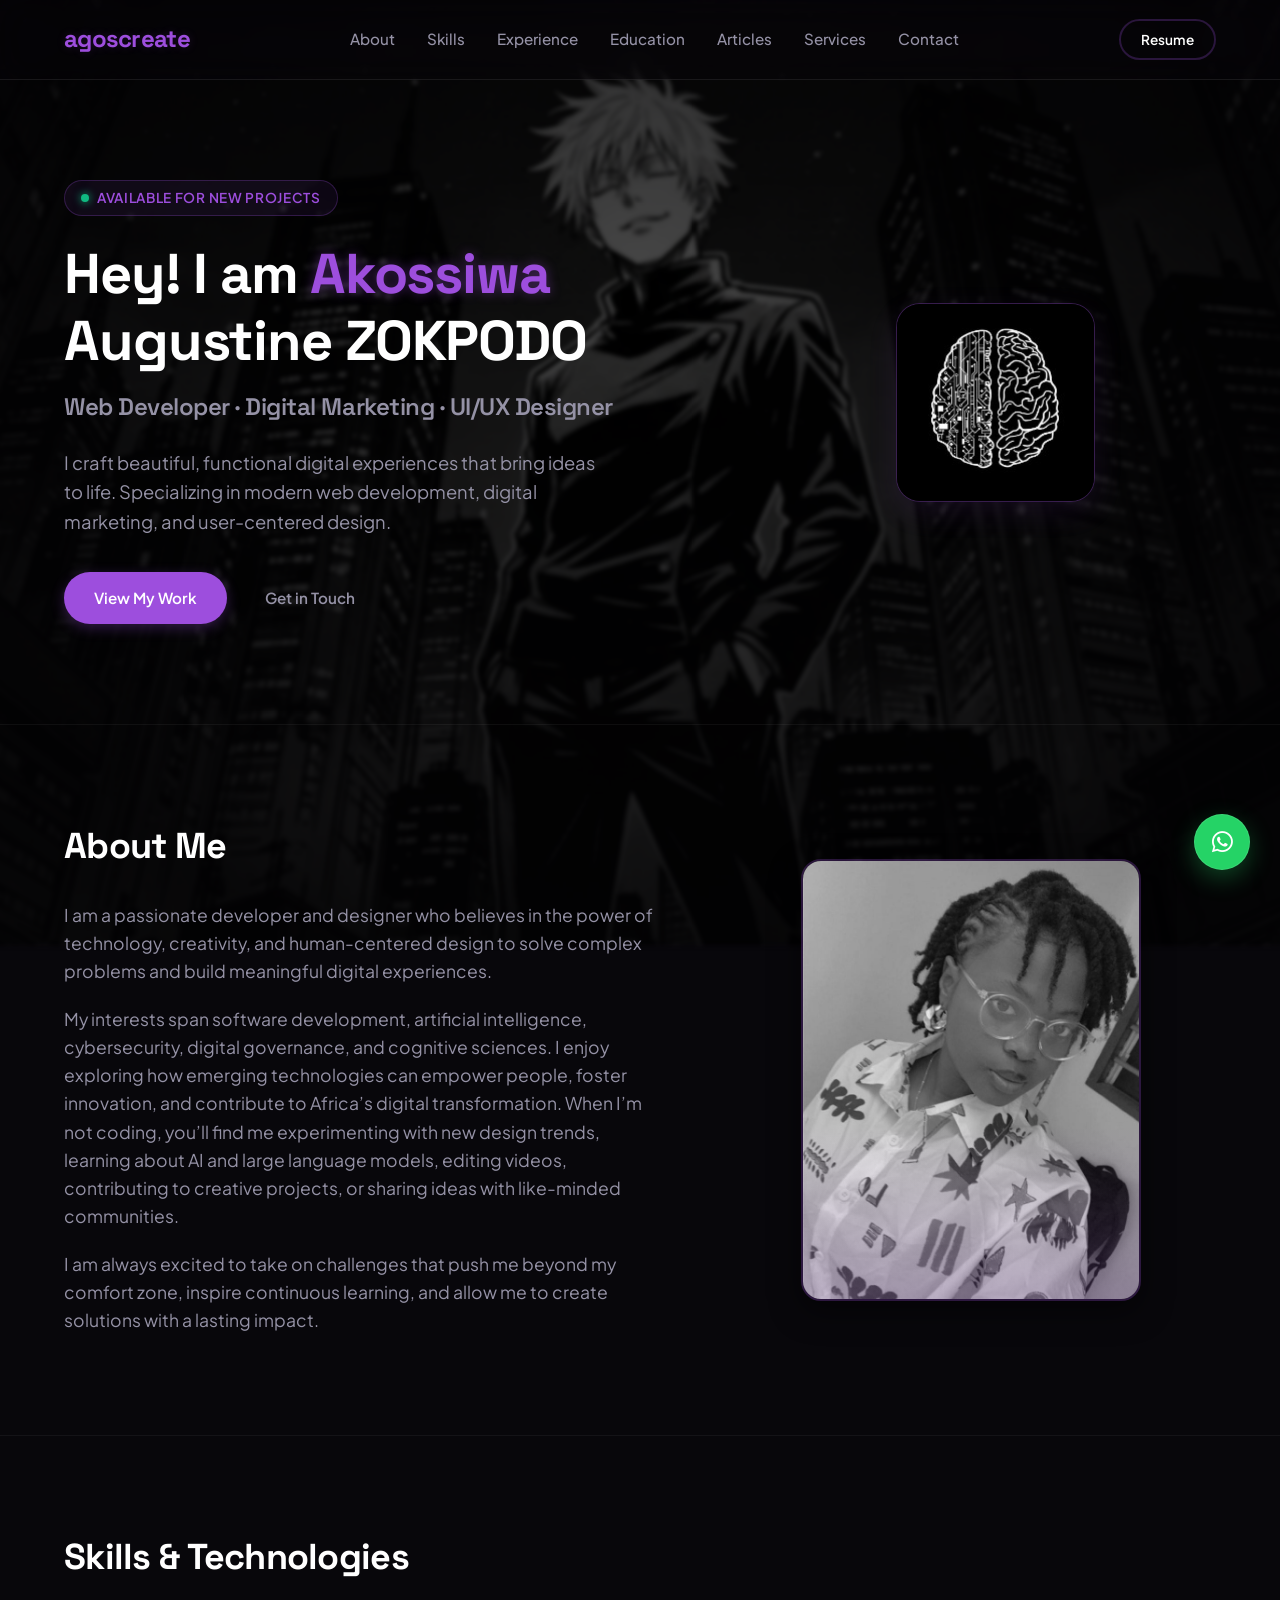
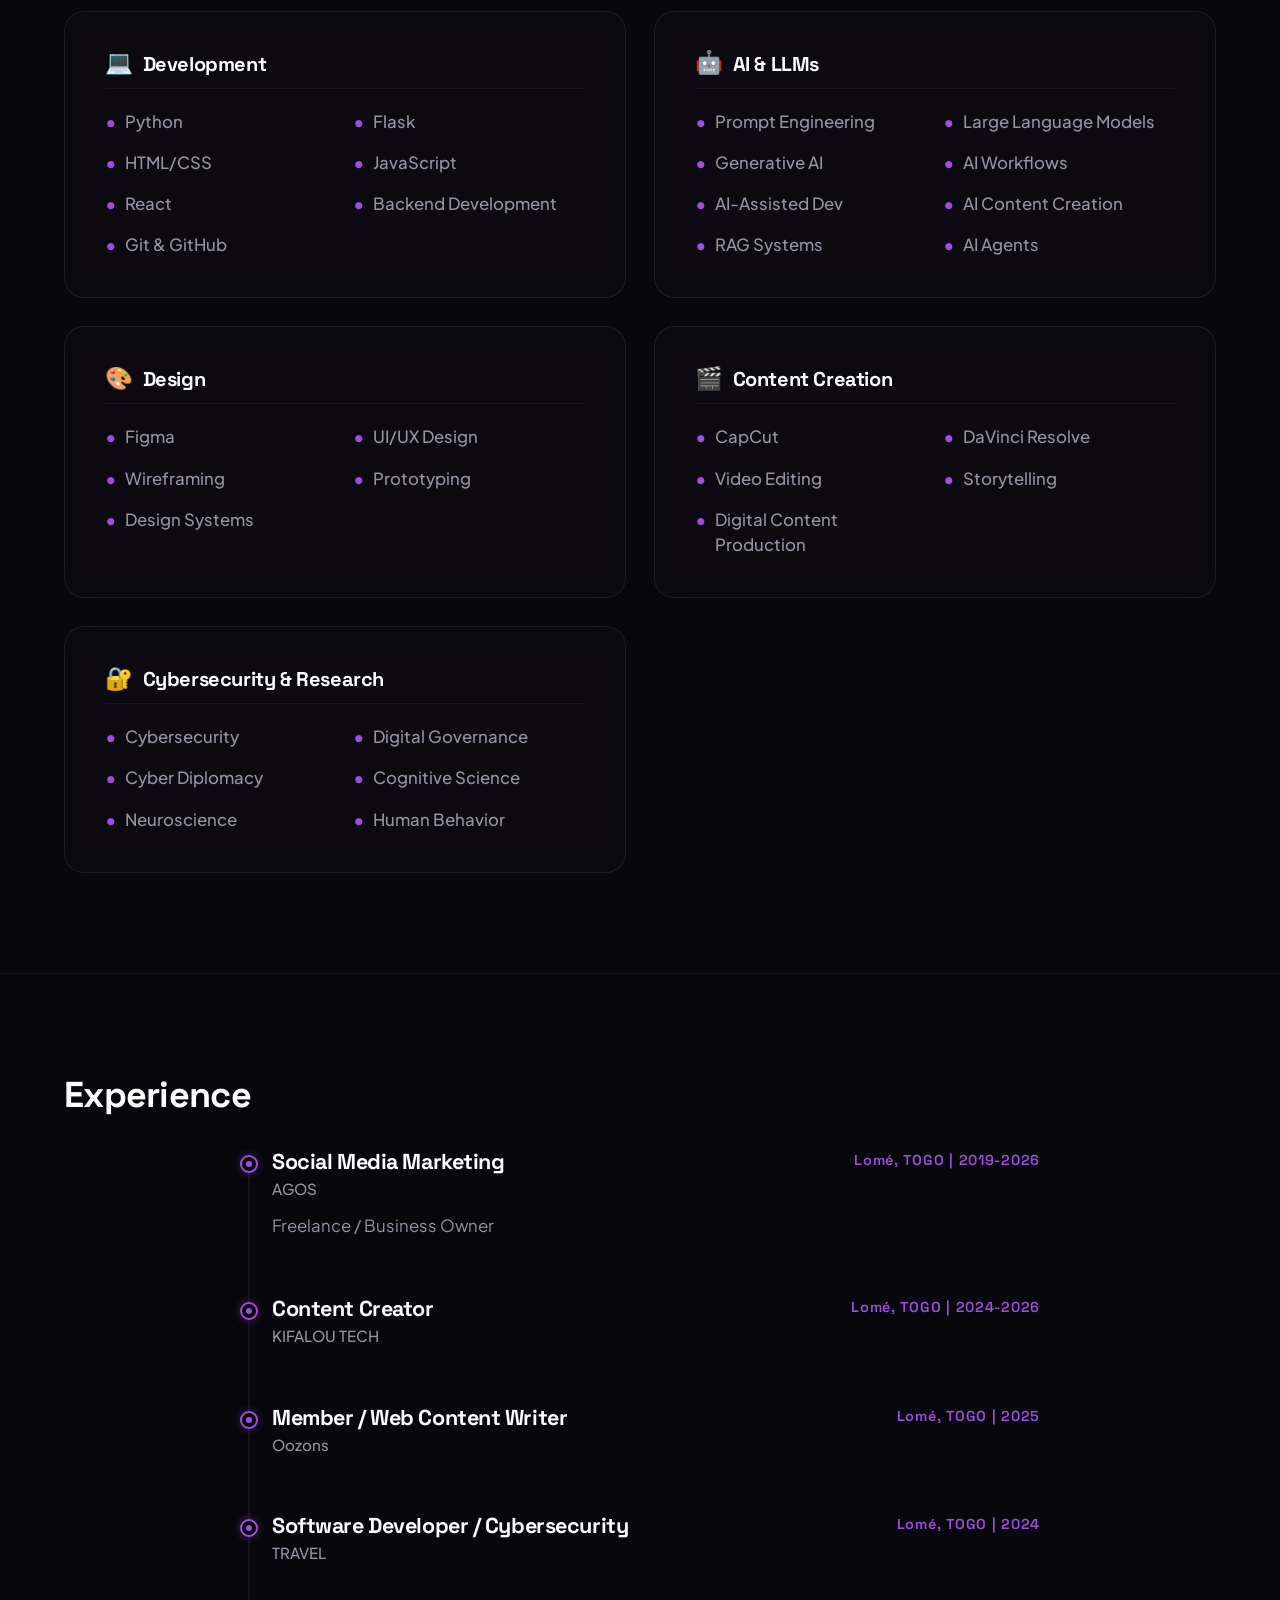
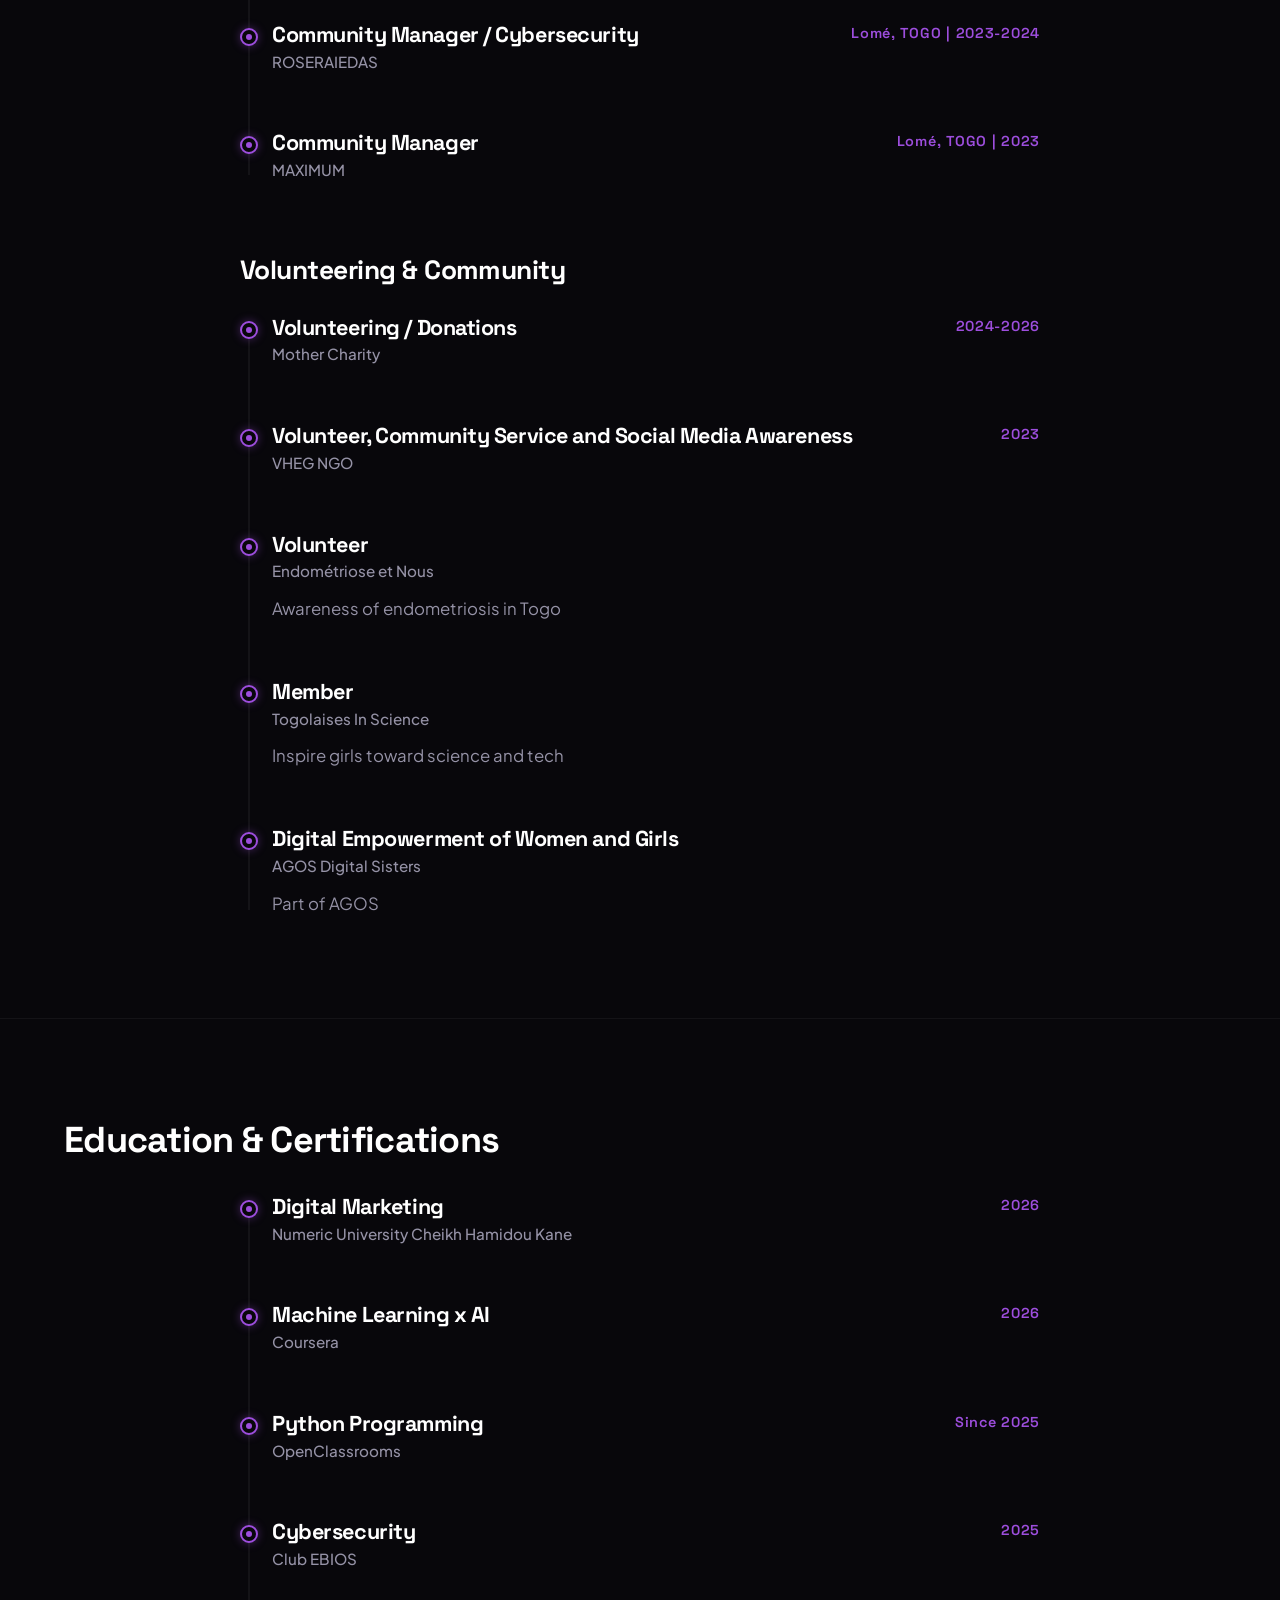
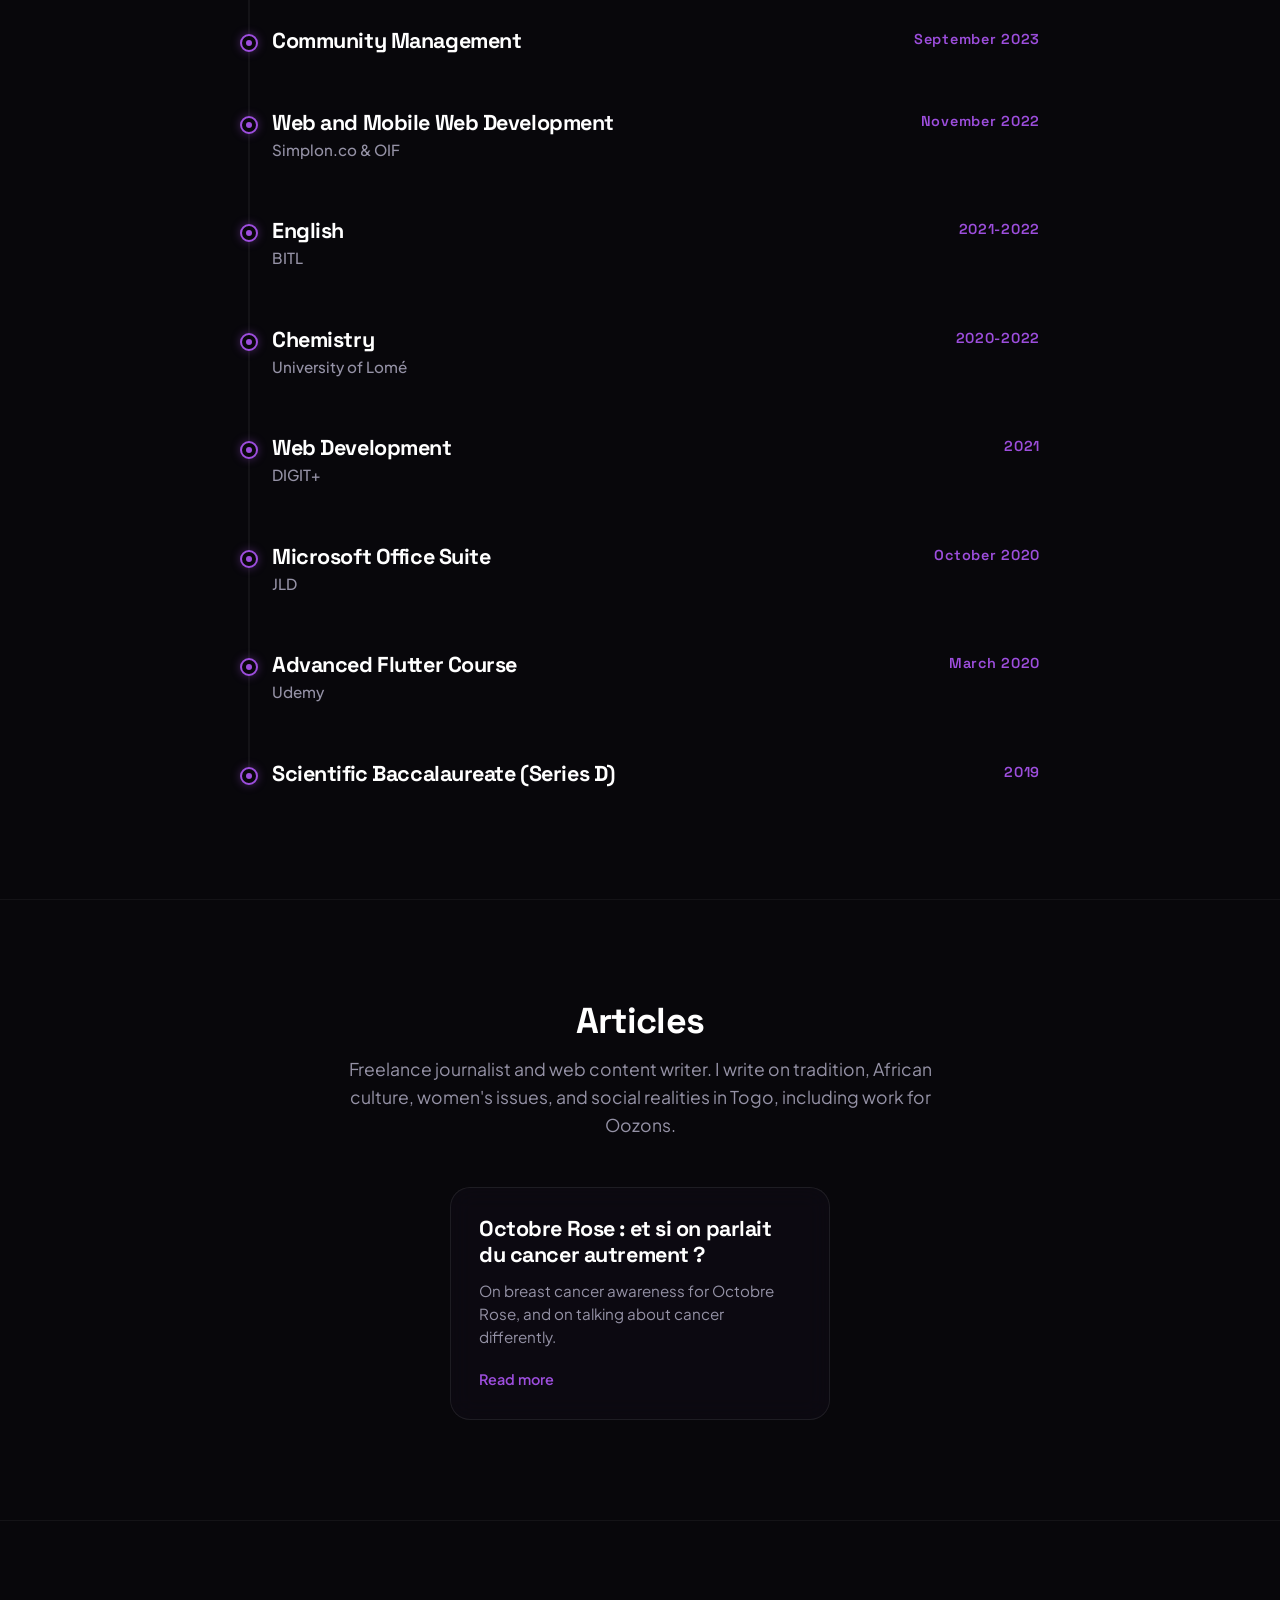
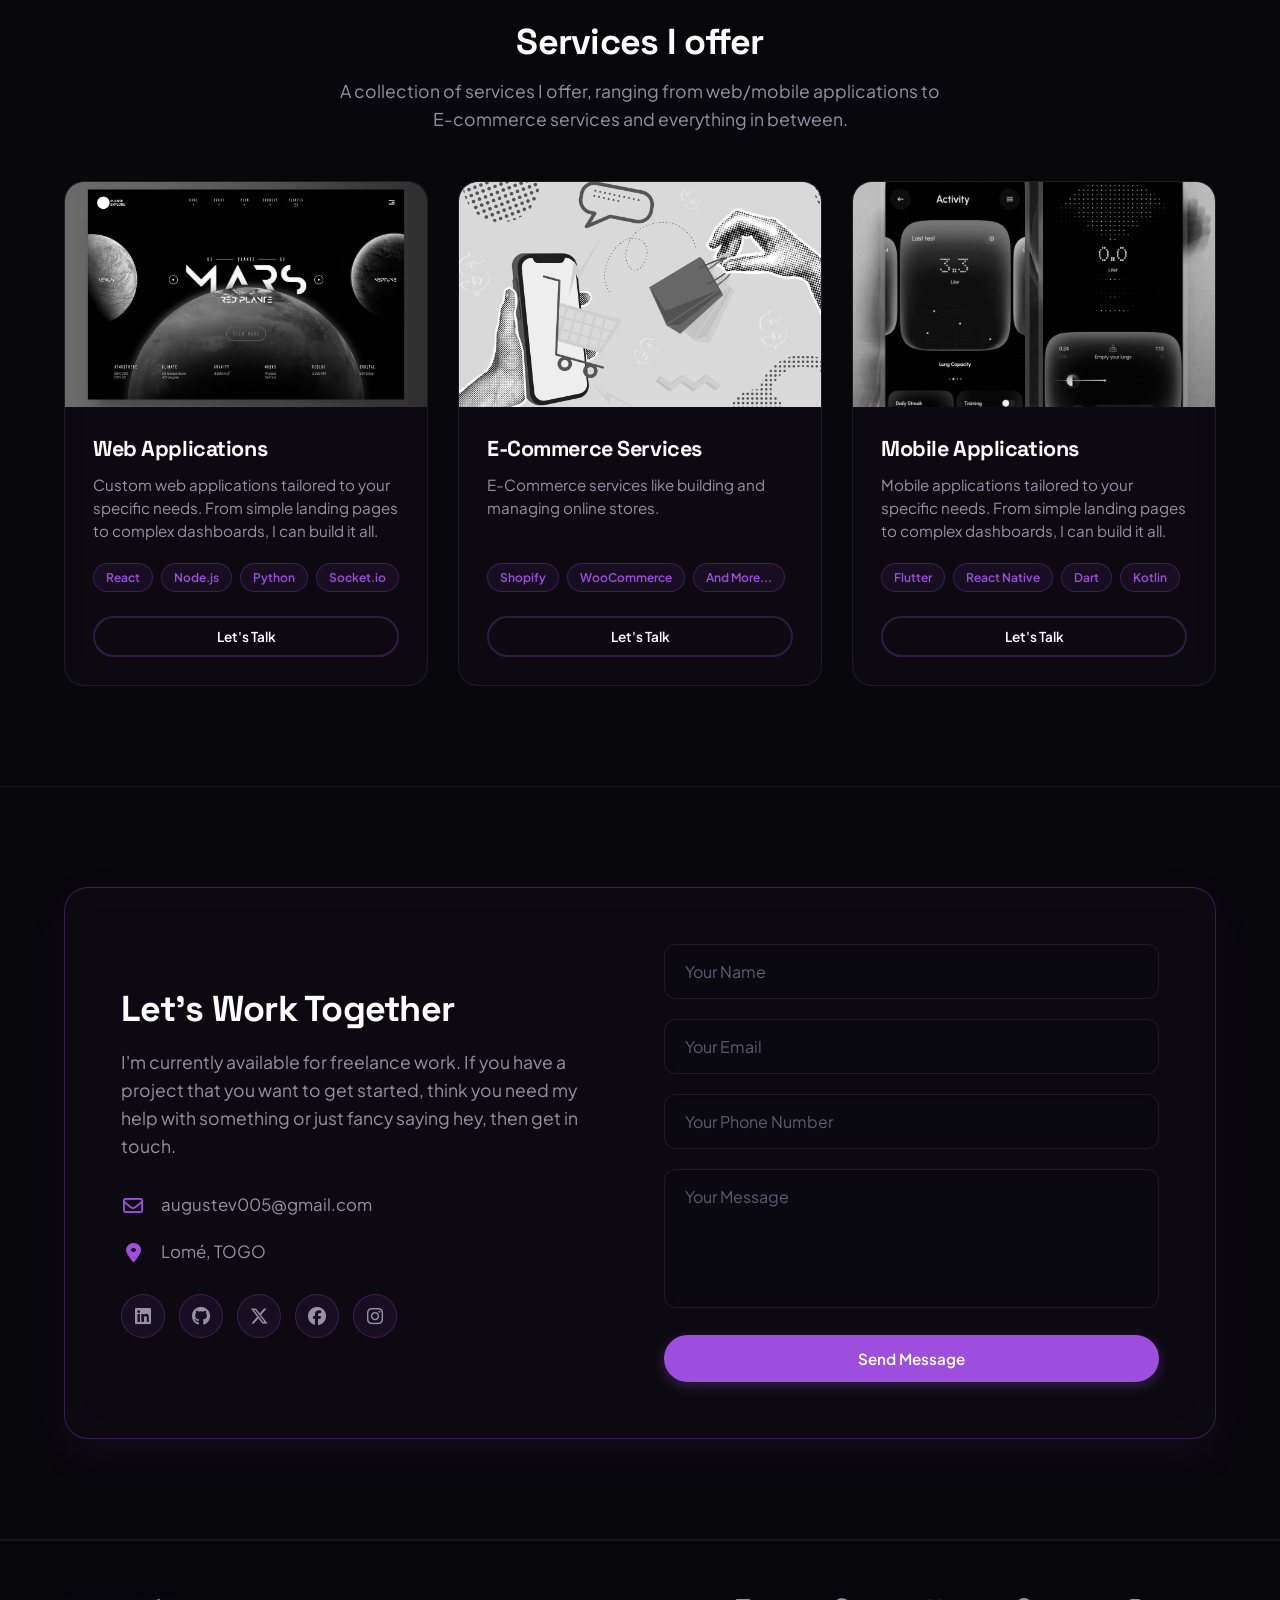
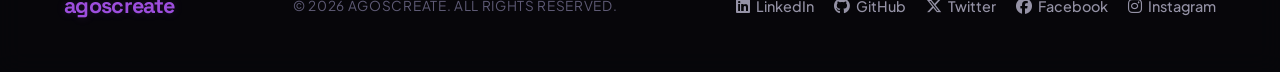
==== commit 4db54bd4: "Deploy the Articles section and Octobre Rose piece. Publish the new nav item and the Medium article " ====
--- a/index.html
+++ b/index.html
@@ -39,6 +39,7 @@
                 <a href="#skills" class="nav-link">Skills</a>
                 <a href="#experience" class="nav-link">Experience</a>
                 <a href="#education" class="nav-link">Education</a>
+                <a href="#articles" class="nav-link">Articles</a>
                 <a href="#services" class="nav-link">Services</a>
                 <a href="#contact" class="nav-link">Contact</a>
             </nav>
@@ -508,6 +509,45 @@
                             </div>
                             <span class="timeline-date">2019</span>
                         </div>
+                    </div>
+                </div>
+            </div>
+        </section>
+
+        <!-- Articles Section -->
+        <section id="articles" class="articles-section">
+            <div class="container">
+                <div class="projects-intro">
+                    <h2 class="section-title center">Articles</h2>
+                    <p class="section-subtitle">
+                        Freelance journalist and web content writer. I write on tradition, African culture,
+                        women's issues, and social realities in Togo, including work for Oozons.
+                    </p>
+                </div>
+                <div class="articles-grid" id="articlesGrid">
+                    <article class="article-card">
+                        <h3 class="article-title">Octobre Rose : et si on parlait du cancer autrement ?</h3>
+                        <p class="article-desc">
+                            On breast cancer awareness for Octobre Rose, and on talking about cancer differently.
+                        </p>
+                        <a class="article-link"
+                            href="https://medium.com/@augustev005/octobre-rose-et-si-on-parlait-du-cancer-autrement-674832cc69d1"
+                            target="_blank" rel="noopener noreferrer">Read more</a>
+                    </article>
+                    <!--
+                        Add another article by copying the card above.
+                        Optional: <time class="article-date" datetime="YYYY-MM">Month Year</time>
+                        Optional: the Read more link. Remove either line if you do not have it.
+                        The "Articles coming soon" note stays hidden while a card is present.
+                    -->
+                </div>
+                <div class="articles-empty" id="articlesEmpty">
+                    <div class="articles-empty-card">
+                        <h3>Articles coming soon</h3>
+                        <p>
+                            Freelance writing on tradition, African culture, women's issues, and social realities in Togo,
+                            including pieces for Oozons.
+                        </p>
                     </div>
                 </div>
             </div>
@@ -703,6 +743,14 @@
                 mobileToggle.classList.toggle('active');
                 navMenu.classList.toggle('active');
             });
+
+            const articlesGrid = document.getElementById('articlesGrid');
+            const articlesEmpty = document.getElementById('articlesEmpty');
+            if (articlesGrid && articlesEmpty) {
+                const hasArticles = articlesGrid.querySelector('.article-card');
+                articlesEmpty.hidden = Boolean(hasArticles);
+                articlesGrid.hidden = !hasArticles;
+            }
 
             // Close mobile menu when link clicked
             const navLinks = document.querySelectorAll('.nav-link');
--- a/static/css/style.css
+++ b/static/css/style.css
@@ -578,6 +578,102 @@
     margin: 72px auto 28px;
     max-width: 800px;
     letter-spacing: -0.02em;
+}
+
+/* Articles */
+#articles {
+    scroll-margin-top: 96px;
+}
+
+.articles-grid {
+    display: flex;
+    flex-wrap: wrap;
+    justify-content: center;
+    gap: 30px;
+}
+
+.articles-grid[hidden],
+.articles-empty[hidden] {
+    display: none;
+}
+
+.article-card {
+    background: rgba(18, 15, 26, 0.45);
+    backdrop-filter: blur(12px);
+    -webkit-backdrop-filter: blur(12px);
+    border: 1px solid rgba(255, 255, 255, 0.08);
+    border-radius: 20px;
+    padding: 28px;
+    display: flex;
+    flex-direction: column;
+    gap: 12px;
+    width: min(100%, 380px);
+    flex: 0 1 380px;
+    min-height: 100%;
+    transition: var(--transition-smooth);
+}
+
+.article-card:hover {
+    border-color: var(--purple-border);
+    transform: translateY(-6px);
+    box-shadow: 0 15px 35px rgba(157, 78, 221, 0.1);
+}
+
+.article-date {
+    font-family: var(--font-display);
+    font-size: 0.85rem;
+    font-weight: 600;
+    color: var(--accent-color);
+    letter-spacing: 0.04em;
+}
+
+.article-title {
+    font-size: 1.35rem;
+    font-weight: 700;
+}
+
+.article-desc {
+    color: var(--text-secondary);
+    font-size: 0.95rem;
+    line-height: 1.5;
+    flex-grow: 1;
+}
+
+.article-link {
+    align-self: flex-start;
+    margin-top: 8px;
+    font-size: 0.9rem;
+    font-weight: 600;
+    color: var(--accent-color);
+}
+
+.article-link:hover {
+    color: var(--accent-hover);
+}
+
+.articles-empty {
+    max-width: 640px;
+    margin: 0 auto;
+}
+
+.articles-empty-card {
+    background: rgba(18, 15, 26, 0.45);
+    backdrop-filter: blur(12px);
+    -webkit-backdrop-filter: blur(12px);
+    border: 1px dashed rgba(157, 78, 221, 0.35);
+    border-radius: 20px;
+    padding: 40px 32px;
+    text-align: center;
+}
+
+.articles-empty-card h3 {
+    font-size: 1.35rem;
+    margin-bottom: 12px;
+}
+
+.articles-empty-card p {
+    color: var(--text-secondary);
+    font-size: 1.05rem;
 }
 
 /* Projects Section */
